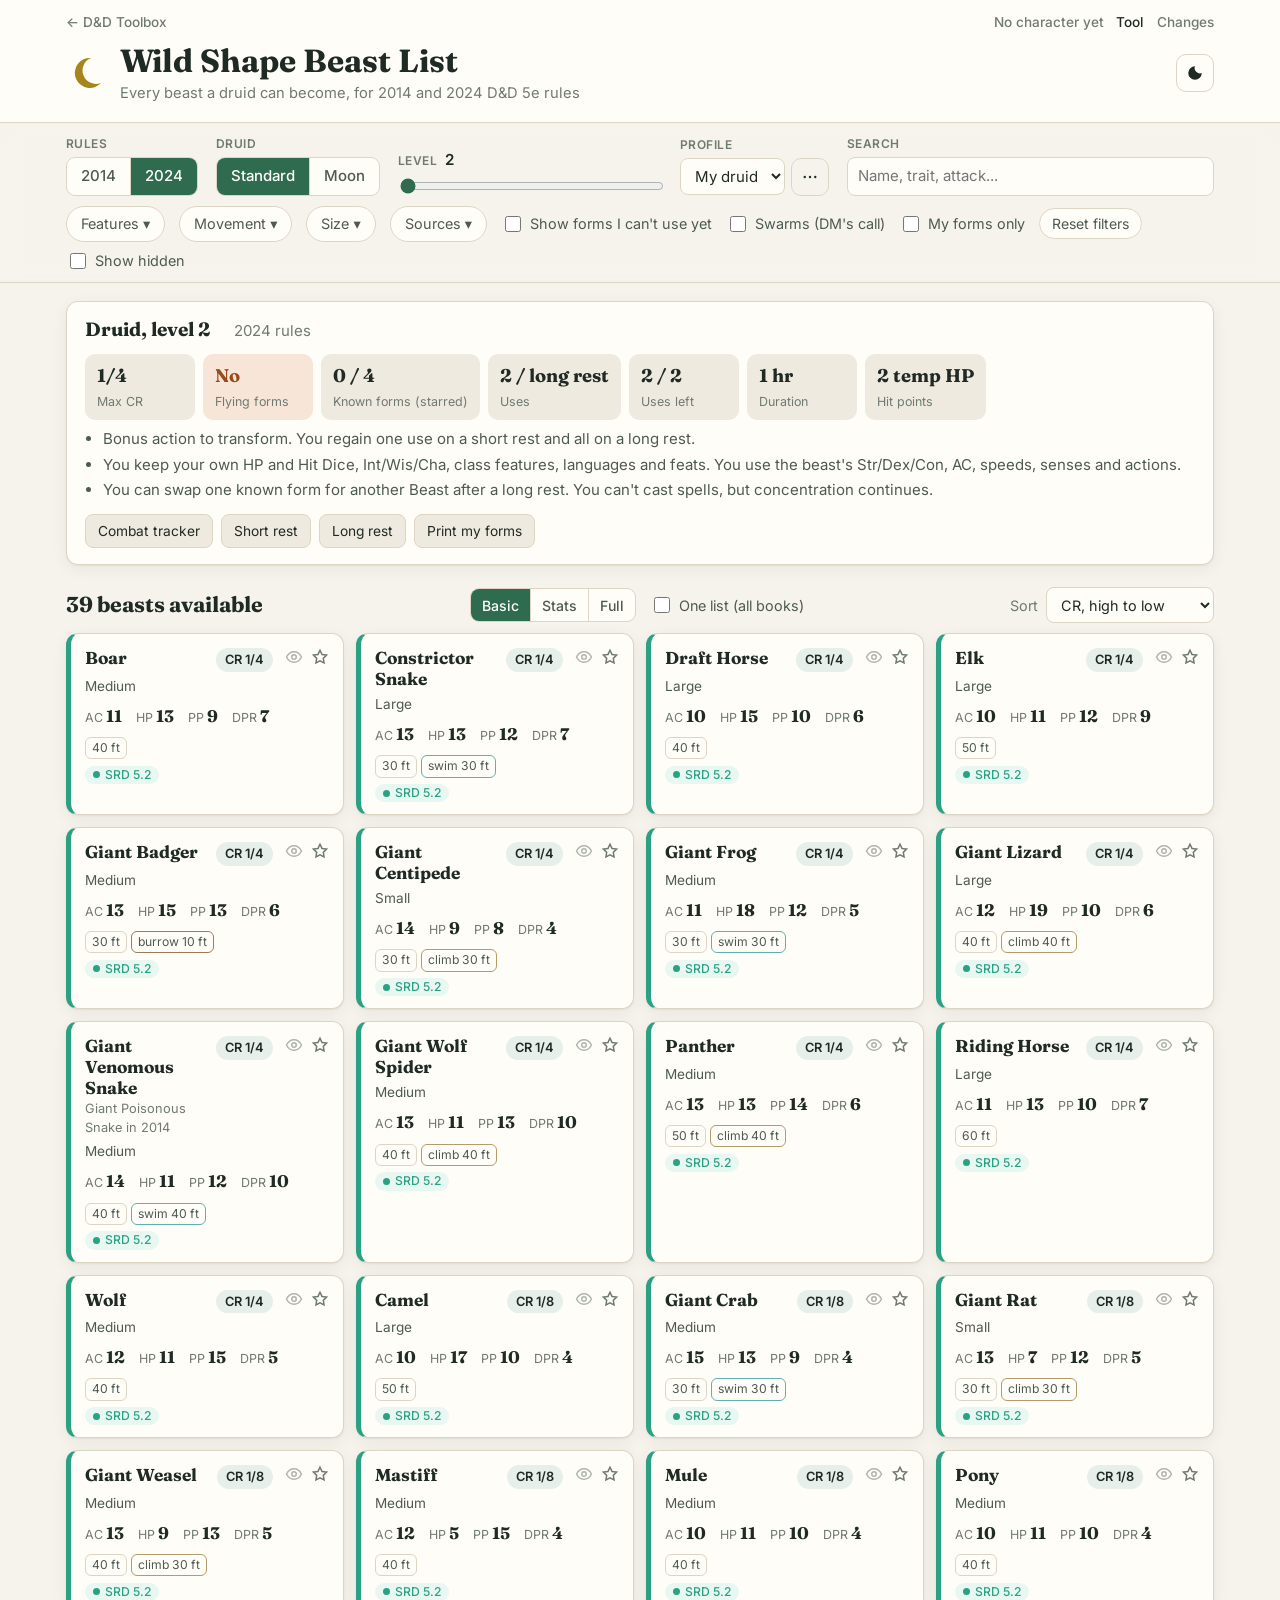
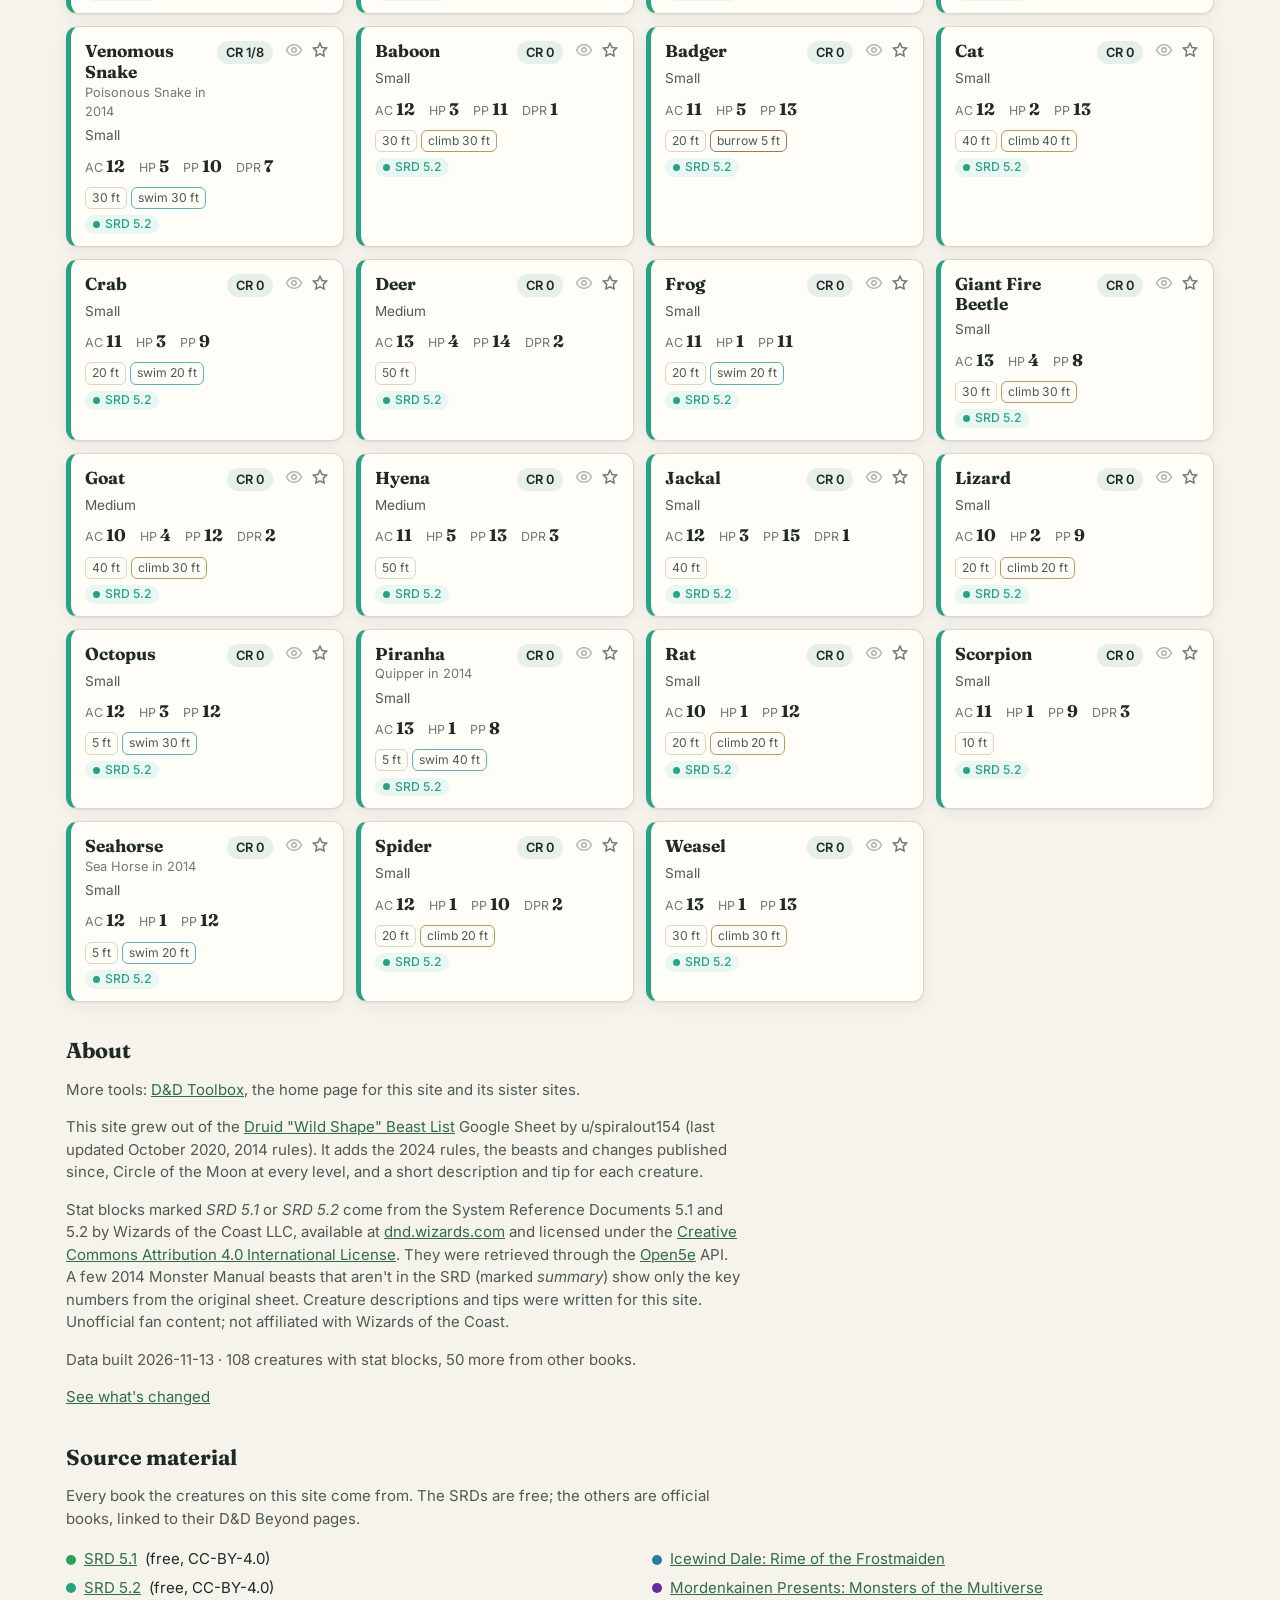
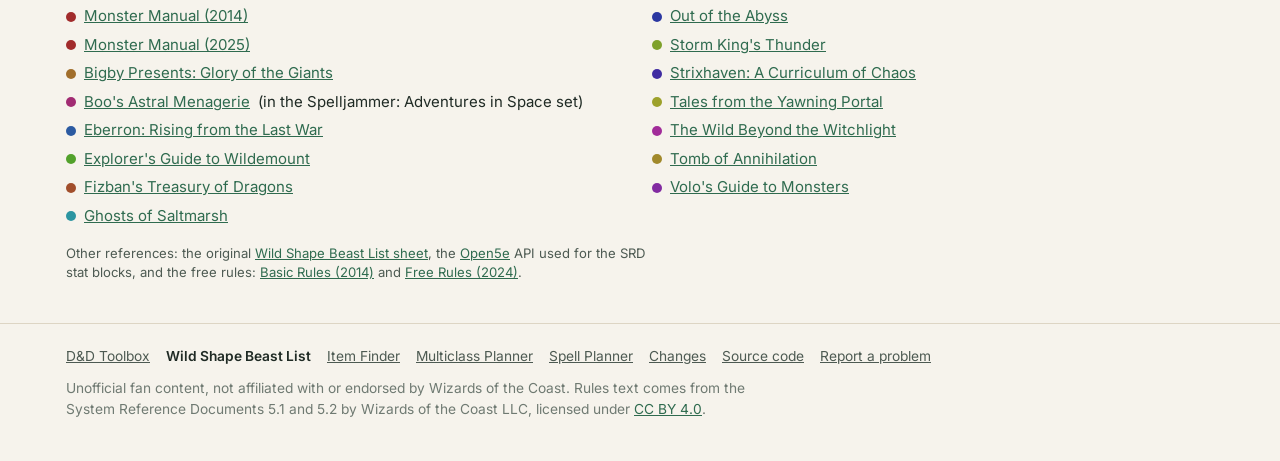
==== site/index.html @ 7ef3bb51 "Movement and Size filters as drop-downs; Size can pick several Filter menus open under their own but" ====
<!doctype html>
<html lang="en">
<head>
<meta charset="utf-8">
<meta name="viewport" content="width=device-width, initial-scale=1">
<title>Wild Shape Beast List</title>
<meta name="description" content="Druid Wild Shape beast list for D&D 5e: 2014 and 2024 rules, standard and Circle of the Moon druids, filtered by level.">
<meta name="theme-color" content="#f6f3ec" media="(prefers-color-scheme: light)">
<meta name="theme-color" content="#12171a" media="(prefers-color-scheme: dark)">
<link rel="canonical" href="https://wernercd.github.io/dnd-druid-wildshapes/">
<meta property="og:type" content="website">
<meta property="og:site_name" content="D&amp;D Toolbox">
<meta property="og:title" content="Wild Shape Beast List">
<meta property="og:description" content="Druid Wild Shape beast list for D&D 5e: 2014 and 2024 rules, standard and Circle of the Moon druids, filtered by level.">
<meta property="og:url" content="https://wernercd.github.io/dnd-druid-wildshapes/">
<meta name="twitter:card" content="summary">
<link rel="icon" href="data:image/svg+xml,%3Csvg xmlns='http://www.w3.org/2000/svg' viewBox='0 0 32 32'%3E%3Cpath d='M20 4a12 12 0 1 0 8 20A10 10 0 0 1 20 4z' fill='%23c9a227'/%3E%3C/svg%3E">
<link rel="preconnect" href="https://fonts.googleapis.com">
<link rel="preconnect" href="https://fonts.gstatic.com" crossorigin>
<link href="https://fonts.googleapis.com/css2?family=Fraunces:opsz,wght@9..144,500;9..144,700&family=Inter:wght@400;500;600&display=swap" rel="stylesheet">
<script>try{var t=localStorage.getItem('dnd.theme');if(t==='dark'||t==='light')document.documentElement.dataset.theme=t;}catch(e){}</script>
<link rel="stylesheet" href="styles.css?v=dev">
</head>
<body>
<header class="site-header">
  <div class="wrap hub-bar">
    <a href="https://wernercd.github.io/dnd/">&larr; D&amp;D Toolbox</a>
    <span class="char-pick" id="charPick"></span>
    <nav class="hub-nav" aria-label="Site">
      <a href="./" aria-current="page">Tool</a>
      <a href="changes.html">Changes</a>
    </nav>
  </div>
  <div class="wrap header-inner">
    <div class="brand">
      <svg class="logo" viewBox="0 0 32 32" aria-hidden="true"><path d="M20 4a12 12 0 1 0 8 20A10 10 0 0 1 20 4z"/></svg>
      <div>
        <h1>Wild Shape Beast List</h1>
        <p class="tagline">Every beast a druid can become, for 2014 and 2024 D&amp;D 5e rules</p>
      </div>
    </div>
    <button id="themeBtn" class="icon-btn" type="button" aria-label="Toggle dark mode" title="Toggle dark mode">
      <svg viewBox="0 0 24 24" aria-hidden="true"><path d="M12 3a9 9 0 1 0 9 9 7 7 0 0 1-9-9z"/></svg>
    </button>
  </div>
</header>

<section class="controls" aria-label="Druid options">
  <div class="wrap controls-grid">
    <div class="ctl">
      <span class="ctl-label">Rules</span>
      <div class="seg" role="radiogroup" aria-label="Rules edition">
        <button type="button" role="radio" data-ed="2014">2014</button>
        <button type="button" role="radio" data-ed="2024">2024</button>
      </div>
    </div>
    <div class="ctl">
      <span class="ctl-label">Druid</span>
      <div class="seg" role="radiogroup" aria-label="Druid circle">
        <button type="button" role="radio" data-circle="standard">Standard</button>
        <button type="button" role="radio" data-circle="moon">Moon</button>
      </div>
    </div>
    <div class="ctl ctl-level">
      <label class="ctl-label" for="level">Level <output id="levelOut">2</output></label>
      <input type="range" id="level" min="2" max="20" value="2">
    </div>
    <div class="ctl ctl-wis" id="wisCtl">
      <label class="ctl-label" for="wis">Wis mod</label>
      <input type="number" id="wis" min="-1" max="7" value="3">
    </div>
    <div class="ctl ctl-profile">
      <label class="ctl-label" for="profile">Profile</label>
      <div class="profile-row">
        <select id="profile" aria-label="Profile"></select>
        <details class="pmenu" id="pMenu">
          <summary class="icon-btn" aria-label="Manage profiles, backup and restore" title="Manage profiles, backup and restore">
            <svg viewBox="0 0 24 24" aria-hidden="true"><circle cx="5" cy="12" r="1.6"/><circle cx="12" cy="12" r="1.6"/><circle cx="19" cy="12" r="1.6"/></svg>
          </summary>
          <div class="pmenu-pop">
            <button type="button" data-pact="new">New profile</button>
            <button type="button" data-pact="rename">Rename profile</button>
            <button type="button" data-pact="delete">Delete profile</button>
            <button type="button" data-pact="savechar" id="saveCharBtn" hidden>Save as character</button>
            <hr>
            <button type="button" data-pact="export">Export backup (.json)</button>
            <button type="button" data-pact="import">Import backup</button>
            <p class="small muted">Profiles keep starred forms, hidden beasts, notes and settings in this browser. Export a backup to move them to another device.</p>
          </div>
        </details>
        <input type="file" id="importFile" accept=".json,application/json" hidden>
      </div>
      <p class="char-note small muted" id="charNote" hidden></p>
    </div>
    <div class="ctl ctl-search">
      <label class="ctl-label" for="search">Search</label>
      <input type="search" id="search" placeholder="Name, trait, attack...">
    </div>
  </div>
  <div class="wrap filters">
    <details class="srcpick featpick" id="featPick">
      <summary id="featSum">Features</summary>
      <div class="srcpop">
        <div class="srcbtns"><button type="button" id="featNone">Clear all</button><span class="small muted">Beasts must have every ticked feature.</span></div>
        <div id="featList" class="srclist" role="group" aria-label="Feature filter"></div>
      </div>
    </details>
    <details class="srcpick featpick" id="movePick">
      <summary id="moveSum">Movement</summary>
      <div class="srcpop">
        <div class="srcbtns"><button type="button" id="moveNone">Clear all</button><span class="small muted">Beasts must have every ticked speed.</span></div>
        <div id="moveList" class="srclist" role="group" aria-label="Movement filter"></div>
      </div>
    </details>
    <details class="srcpick featpick" id="sizePick">
      <summary id="sizeSum">Size</summary>
      <div class="srcpop">
        <div class="srcbtns"><button type="button" id="sizeNone">Any size</button><span class="small muted">Shows beasts of any ticked size.</span></div>
        <div id="sizeList" class="srclist" role="group" aria-label="Size filter"></div>
      </div>
    </details>
    <details class="srcpick" id="srcPick">
      <summary id="srcSum">Sources</summary>
      <div class="srcpop">
        <input type="search" id="srcQ" placeholder="Find a book..." aria-label="Filter sources">
        <div class="srcbtns"><button type="button" id="srcCore">Core books</button><button type="button" id="srcAll">Select all</button><button type="button" id="srcNone">Clear all</button><button type="button" id="srcShown">Only matches</button></div>
        <div id="srcList" class="srclist"></div>
      </div>
    </details>
    <label class="tog"><input type="checkbox" id="showAll"> Show forms I can't use yet</label>
    <label class="tog"><input type="checkbox" id="swarms"> Swarms (DM's call)</label>
    <label class="tog"><input type="checkbox" id="favOnly"> My forms only</label>
    <button type="button" class="chip" id="resetBtn">Reset filters</button>
    <label class="tog"><input type="checkbox" id="showHidden"> <span id="showHiddenLbl">Show hidden</span></label>
  </div>
</section>

<main class="wrap">
  <section id="rules" class="rules-card" aria-live="polite"></section>

  <section class="results">
    <div class="results-head">
      <h2 id="count">Beasts</h2>
      <div class="view-ctl">
        <div class="seg seg-sm" role="radiogroup" aria-label="Card detail">
          <button type="button" role="radio" data-detail="basic" title="Name, AC, HP and speeds">Basic</button>
          <button type="button" role="radio" data-detail="stats" title="Add ability scores, traits and attacks">Stats</button>
          <button type="button" role="radio" data-detail="full" title="Full stat blocks on every card">Full</button>
        </div>
        <label class="tog"><input type="checkbox" id="merge"> One list (all books)</label>
      </div>
      <div class="sort">
        <label for="sort">Sort</label>
        <select id="sort">
          <option value="cr-desc">CR, high to low</option>
          <option value="cr-asc">CR, low to high</option>
          <option value="name">Name</option>
          <option value="hp">Hit points</option>
          <option value="ac">Armor class</option>
          <option value="speed">Fastest</option>
          <option value="dpr">Damage per round</option>
        </select>
      </div>
    </div>
    <div id="list" class="list"></div>
    <p id="empty" class="empty" hidden>No beasts match. Try clearing a filter or raising your level.</p>
  </section>

  <section class="others" id="othersSec">
    <h2>From other books</h2>
    <p class="muted">Beasts published outside the free System Reference Document. Only the basics are listed here; the full stat blocks are in the book named.</p>
    <div id="others" class="others-list"></div>
  </section>

  <section class="about" id="about">
    <h2>About</h2>
    <p>More tools: <a href="https://wernercd.github.io/dnd/">D&amp;D Toolbox</a>, the home page for this site and its sister sites.</p>
    <p>This site grew out of the <a href="https://docs.google.com/spreadsheets/d/1dTGapgzFstOdRr5EJEV6sAhtNSYi0QsX-Tgr2GRutWI/" rel="noopener">Druid "Wild Shape" Beast List</a> Google Sheet by u/spiralout154 (last updated October 2020, 2014 rules). It adds the 2024 rules, the beasts and changes published since, Circle of the Moon at every level, and a short description and tip for each creature.</p>
    <p>Stat blocks marked <em>SRD 5.1</em> or <em>SRD 5.2</em> come from the System Reference Documents 5.1 and 5.2 by Wizards of the Coast LLC, available at <a href="https://dnd.wizards.com/resources/systems-reference-document" rel="noopener">dnd.wizards.com</a> and licensed under the <a href="https://creativecommons.org/licenses/by/4.0/legalcode" rel="noopener">Creative Commons Attribution 4.0 International License</a>. They were retrieved through the <a href="https://open5e.com" rel="noopener">Open5e</a> API. A few 2014 Monster Manual beasts that aren't in the SRD (marked <em>summary</em>) show only the key numbers from the original sheet. Creature descriptions and tips were written for this site. Unofficial fan content; not affiliated with Wizards of the Coast.</p>
    <p class="muted" id="generated"></p>
    <p><a href="changes.html">See what's changed</a></p>
  </section>

  <section class="about" id="sources">
    <h2>Source material</h2>
    <p class="muted">Every book the creatures on this site come from. The SRDs are free; the others are official books, linked to their D&amp;D Beyond pages.</p>
    <ul id="srcLinks" class="srclinks"></ul>
    <p class="small muted">Other references: the original <a href="https://docs.google.com/spreadsheets/d/1dTGapgzFstOdRr5EJEV6sAhtNSYi0QsX-Tgr2GRutWI/" rel="noopener">Wild Shape Beast List sheet</a>, the <a href="https://open5e.com" rel="noopener">Open5e</a> API used for the SRD stat blocks, and the free rules: <a href="https://www.dndbeyond.com/sources/dnd/basic-rules-2014" rel="noopener">Basic Rules (2014)</a> and <a href="https://www.dndbeyond.com/sources/dnd/br-2024" rel="noopener">Free Rules (2024)</a>.</p>
  </section>

</main>

<aside id="tracker" class="tracker" aria-label="Combat tracker" hidden></aside>

<footer class="site-footer">
  <div class="wrap">
    <ul class="foot-links">
      <li><a href="https://wernercd.github.io/dnd/">D&amp;D Toolbox</a></li>
      <li><a href="https://wernercd.github.io/dnd-druid-wildshapes/" aria-current="page">Wild Shape Beast List</a></li>
      <li><a href="https://wernercd.github.io/dnd-items/">Item Finder</a></li>
      <li><a href="https://wernercd.github.io/dnd-multiclass-planner/">Multiclass Planner</a></li>
      <li><a href="https://wernercd.github.io/dnd-magic/">Spell Planner</a></li>
      <li><a href="changes.html">Changes</a></li>
      <li><a href="https://github.com/WernerCD/dnd-druid-wildshapes" rel="noopener">Source code</a></li>
      <li><a href="https://github.com/WernerCD/dnd-druid-wildshapes/issues" rel="noopener">Report a problem</a></li>
    </ul>
    <p>Unofficial fan content, not affiliated with or endorsed by Wizards of the Coast. Rules text comes from the System Reference Documents 5.1 and 5.2 by Wizards of the Coast LLC, licensed under <a href="https://creativecommons.org/licenses/by/4.0/legalcode" rel="noopener">CC BY 4.0</a>.</p>
  </div>
</footer>

<dialog id="detail" aria-labelledby="dTitle">
  <div class="dlg">
    <button type="button" class="icon-btn close" id="closeDlg" aria-label="Close">
      <svg viewBox="0 0 24 24" aria-hidden="true"><path d="M6 6l12 12M18 6L6 18"/></svg>
    </button>
    <div id="dBody"></div>
  </div>
</dialog>

<script src="theme.js?v=dev"></script>
<script src="version.js?v=dev"></script>
<script src="character.js?v=dev"></script>
<script src="app.js?v=dev"></script>
</body>
</html>
---- site/styles.css ----
:root {
  --src-s: 58%; --src-l: 40%; --src-bg: 94%;
  --bg: #f6f3ec;
  --surface: #fffdf8;
  --surface-2: #efeadf;
  --ink: #1f2a24;
  --ink-2: #4d5a52;
  --muted: #6f7a72;
  --line: #ddd5c4;
  --accent: #2f6b4f;
  --accent-ink: #ffffff;
  --gold: #a8841c;
  --warn: #9a4b1c;
  --warn-bg: #f7e6d8;
  --chip: #e6efe9;
  --shadow: 0 1px 2px rgba(31, 42, 36, .06), 0 4px 16px rgba(31, 42, 36, .06);
  --radius: 12px;
  color-scheme: light;
}
@media (prefers-color-scheme: dark) {
  :root:not([data-theme="light"]) {
    --bg: #12171a;
    --surface: #1a2125;
    --surface-2: #222b30;
    --ink: #e8ece6;
    --ink-2: #b9c3bc;
    --muted: #8d9a93;
    --line: #2f3a3f;
    --accent: #6fbf95;
    --accent-ink: #0d1a13;
    --gold: #d9b84a;
    --warn: #f0a878;
    --warn-bg: #3a2a20;
    --chip: #233229;
    --shadow: 0 1px 2px rgba(0, 0, 0, .3), 0 4px 16px rgba(0, 0, 0, .25);
    color-scheme: dark;
  }
}
:root[data-theme="dark"] {
  --bg: #12171a;
  --surface: #1a2125;
  --surface-2: #222b30;
  --ink: #e8ece6;
  --ink-2: #b9c3bc;
  --muted: #8d9a93;
  --line: #2f3a3f;
  --accent: #6fbf95;
  --accent-ink: #0d1a13;
  --gold: #d9b84a;
  --warn: #f0a878;
  --warn-bg: #3a2a20;
  --chip: #233229;
  --shadow: 0 1px 2px rgba(0, 0, 0, .3), 0 4px 16px rgba(0, 0, 0, .25);
  color-scheme: dark;
}

* { box-sizing: border-box; }
[hidden] { display: none !important; }
html { -webkit-text-size-adjust: 100%; }
body {
  margin: 0;
  background: var(--bg);
  color: var(--ink);
  font: 15px/1.5 Inter, system-ui, -apple-system, "Segoe UI", sans-serif;
}
a { color: var(--accent); }
h1, h2, h3 { font-family: Fraunces, Georgia, serif; font-weight: 700; line-height: 1.2; margin: 0; }
h2 { font-size: 1.35rem; }
.wrap { max-width: 1180px; margin: 0 auto; padding: 0 16px; }
.muted { color: var(--muted); }

/* header */
.icon-btn { background: none; border: 1px solid var(--line); color: var(--ink); width: 38px; height: 38px; border-radius: 10px; display: grid; place-items: center; cursor: pointer; flex: none; }
.icon-btn svg { width: 18px; height: 18px; fill: none; stroke: currentColor; stroke-width: 2; stroke-linecap: round; }
#themeBtn svg { fill: currentColor; stroke: none; }
.icon-btn:hover { background: var(--surface-2); }

/* controls */
.controls { position: sticky; top: 0; z-index: 5; background: color-mix(in srgb, var(--bg) 92%, transparent); backdrop-filter: blur(8px); border-bottom: 1px solid var(--line); padding: 12px 0 10px; }
.controls-grid { display: flex; flex-wrap: wrap; gap: 12px 18px; align-items: flex-end; }
.ctl { display: flex; flex-direction: column; gap: 4px; }
.ctl-label { font-size: .75rem; font-weight: 600; letter-spacing: .04em; text-transform: uppercase; color: var(--muted); }
.ctl-label output { color: var(--ink); font-size: .95rem; text-transform: none; letter-spacing: 0; margin-left: 4px; }
.ctl-level { min-width: 180px; flex: 1 1 180px; max-width: 280px; }
.ctl-level input { width: 100%; accent-color: var(--accent); }
.ctl-wis input { width: 70px; }
.ctl-search { flex: 2 1 200px; }
input[type=search], input[type=number], select {
  font: inherit; color: var(--ink); background: var(--surface); border: 1px solid var(--line); border-radius: 8px; padding: 7px 10px; min-height: 36px;
}
input:focus-visible, select:focus-visible, button:focus-visible { outline: 2px solid var(--accent); outline-offset: 2px; }
.seg { display: inline-flex; border: 1px solid var(--line); border-radius: 9px; overflow: hidden; background: var(--surface); }
.seg button { font: inherit; font-weight: 500; border: 0; background: none; color: var(--ink-2); padding: 7px 14px; cursor: pointer; min-height: 36px; }
.seg button + button { border-left: 1px solid var(--line); }
.seg button[aria-checked="true"] { background: var(--accent); color: var(--accent-ink); }
.filters { display: flex; flex-wrap: wrap; align-items: center; gap: 8px 14px; margin-top: 10px; }
.chips { display: flex; gap: 6px; flex-wrap: wrap; }
.chip { font: inherit; font-size: .88rem; border: 1px solid var(--line); background: var(--surface); color: var(--ink-2); border-radius: 999px; padding: 4px 12px; cursor: pointer; }
.chip[aria-pressed="true"] { background: var(--chip); border-color: var(--accent); color: var(--ink); }
.tog { display: inline-flex; align-items: center; gap: 6px; font-size: .9rem; color: var(--ink-2); cursor: pointer; }
.tog input { accent-color: var(--accent); width: 16px; height: 16px; }

/* rules card */
.rules-card { margin: 18px 0; background: var(--surface); border: 1px solid var(--line); border-radius: var(--radius); box-shadow: var(--shadow); padding: 16px 18px; }
.rules-top { display: flex; flex-wrap: wrap; gap: 10px 24px; align-items: baseline; }
.rules-top h2 { font-size: 1.2rem; }
.stats { display: flex; flex-wrap: wrap; gap: 8px; margin: 12px 0 8px; }
.stat { background: var(--surface-2); border-radius: 10px; padding: 8px 12px; min-width: 110px; }
.stat b { display: block; font-size: 1.15rem; font-family: Fraunces, Georgia, serif; }
.stat span { font-size: .78rem; color: var(--muted); }
.stat.warn { background: var(--warn-bg); }
.stat.warn b { color: var(--warn); }
.rules-card ul { margin: 6px 0 0; padding-left: 18px; color: var(--ink-2); }
.rules-card li { margin: 3px 0; }
.notice { background: var(--warn-bg); color: var(--ink); border-radius: 8px; padding: 8px 12px; margin-top: 10px; font-size: .92rem; }

/* list */
.results-head { display: flex; justify-content: space-between; align-items: center; gap: 12px; margin: 22px 0 10px; flex-wrap: wrap; }
.sort { display: flex; align-items: center; gap: 8px; color: var(--muted); font-size: .9rem; }
.list { display: grid; grid-template-columns: repeat(auto-fill, minmax(min(270px, 100%), 1fr)); gap: 12px; }
.card { position: relative; background: var(--surface); border: 1px solid var(--line); border-radius: var(--radius); padding: 14px 14px 12px; cursor: pointer; box-shadow: var(--shadow); transition: transform .12s ease, border-color .12s ease; text-align: left; font: inherit; color: inherit; width: 100%; }
.card:hover { transform: translateY(-2px); border-color: var(--accent); }
.card.locked { opacity: .55; }
.card-top { display: flex; justify-content: space-between; align-items: flex-start; gap: 8px; }
.card h3 { font-size: 1.08rem; }
.card .card-top { padding-right: 56px; }
.card .alt { font-size: .8rem; color: var(--muted); }
.cr { flex: none; font-weight: 600; font-size: .8rem; background: var(--chip); color: var(--ink); border-radius: 999px; padding: 2px 9px; white-space: nowrap; }
.meta { font-size: .85rem; color: var(--ink-2); margin: 4px 0 8px; }
.nums { display: flex; gap: 14px; font-size: .9rem; }
.nums b { font-family: Fraunces, Georgia, serif; font-size: 1.05rem; }
.nums span { color: var(--muted); font-size: .78rem; margin-right: 3px; }
.moves { display: flex; flex-wrap: wrap; gap: 4px; margin-top: 8px; }
.mv { font-size: .76rem; border: 1px solid var(--line); border-radius: 6px; padding: 1px 6px; color: var(--ink-2); }
.mv.fly { border-color: #7aa3c9; } .mv.swim { border-color: #5fb0b0; } .mv.climb { border-color: #b59b6a; } .mv.burrow { border-color: #a07a5a; }
.why { margin-top: 8px; font-size: .8rem; color: var(--warn); }
.fav { position: absolute; top: 10px; right: 10px; background: none; border: 0; cursor: pointer; padding: 4px; color: var(--muted); }
.fav svg { width: 18px; height: 18px; fill: none; stroke: currentColor; stroke-width: 2; }
.fav[aria-pressed="true"] { color: var(--gold); }
.fav[aria-pressed="true"] svg { fill: currentColor; }
.tagline-s { font-size: .74rem; color: var(--muted); margin-top: 6px; }
.empty { color: var(--muted); padding: 24px 0; }

/* others */
.others, .about { margin: 36px 0; }
.others-list { display: grid; grid-template-columns: repeat(auto-fill, minmax(230px, 1fr)); gap: 8px; margin-top: 12px; }
.other { background: var(--surface); border: 1px dashed var(--line); border-radius: 10px; padding: 10px 12px; font-size: .9rem; }
.other.locked { opacity: .55; }
.other b { font-family: Fraunces, Georgia, serif; }
.other .src { color: var(--muted); font-size: .8rem; }
.about p { max-width: 75ch; color: var(--ink-2); }

/* dialog */
dialog { border: 0; padding: 0; border-radius: 16px; background: var(--surface); color: var(--ink); width: min(680px, calc(100vw - 24px)); max-height: calc(100vh - 32px); box-shadow: 0 20px 60px rgba(0,0,0,.35); }
dialog::backdrop { background: rgba(10, 14, 12, .55); }
.dlg { position: relative; padding: 22px 22px 18px; overflow: auto; max-height: calc(100vh - 32px); }
.close { position: absolute; top: 14px; right: 14px; }
.sb-head h2 { font-size: 1.6rem; padding-right: 44px; }
.sb-sub { color: var(--muted); font-style: italic; margin: 2px 0 10px; }
.desc { font-size: 1rem; color: var(--ink); margin: 0 0 6px; }
.tip { background: var(--chip); border-radius: 8px; padding: 8px 12px; font-size: .92rem; margin: 8px 0 14px; }
.tip b { color: var(--accent); }
.ed-tabs { display: flex; gap: 6px; margin: 4px 0 12px; }
.ed-tabs button { font: inherit; font-size: .85rem; border: 1px solid var(--line); background: var(--surface); color: var(--ink-2); border-radius: 8px; padding: 4px 10px; cursor: pointer; }
.ed-tabs button[aria-selected="true"] { background: var(--accent); color: var(--accent-ink); border-color: var(--accent); }
.statblock { border-top: 3px solid var(--gold); border-bottom: 3px solid var(--gold); padding: 10px 0; }
.statblock p { margin: 3px 0; }
.statblock hr { border: 0; border-top: 1px solid var(--line); margin: 8px 0; }
.abil { display: grid; grid-template-columns: repeat(6, 1fr); text-align: center; gap: 4px; margin: 6px 0; }
.abil.three { grid-template-columns: repeat(3, 1fr); }
.abil div { background: var(--surface-2); border-radius: 6px; padding: 4px 0; font-size: .85rem; }
.abil b { display: block; font-size: .7rem; letter-spacing: .06em; color: var(--muted); }
.abil .mental { opacity: .55; }
.sb-sec { font-family: Fraunces, Georgia, serif; font-size: 1.05rem; color: var(--gold); border-bottom: 1px solid var(--line); margin: 12px 0 6px; padding-bottom: 2px; }
.blk { margin: 6px 0; }
.blk b { font-style: italic; }
.small { font-size: .82rem; color: var(--muted); }
.wsnote { font-size: .85rem; color: var(--ink-2); background: var(--surface-2); border-radius: 8px; padding: 8px 12px; margin-top: 12px; }

/* card detail levels, merged list, source picker */
.view-ctl { display: flex; flex-wrap: wrap; align-items: center; gap: 8px 14px; }
.seg-sm button { padding: 5px 11px; min-height: 32px; font-size: .88rem; }
.list.detail-stats { grid-template-columns: repeat(auto-fill, minmax(min(300px, 100%), 1fr)); align-items: start; }
.list.detail-full { grid-template-columns: repeat(auto-fill, minmax(min(360px, 100%), 1fr)); align-items: start; }
.card .src { font-size: .78rem; color: var(--muted); margin-top: 6px; }
.card.book { border-style: dashed; cursor: default; }
.card.book:hover { transform: none; border-color: var(--line); }
.cstats { margin-top: 10px; border-top: 1px solid var(--line); padding-top: 8px; font-size: .86rem; }
.cstats .abil div { font-size: .78rem; }
.ctraits { margin: 6px 0 4px; color: var(--ink-2); }
.attacks { list-style: none; margin: 4px 0 0; padding: 0; }
.attacks li { margin: 3px 0; line-height: 1.35; }
.statblock.mini { margin-top: 10px; font-size: .84rem; border-width: 2px; }
.statblock.mini .abil div { font-size: .76rem; }
.statblock.mini .sb-sec { font-size: .95rem; margin: 8px 0 4px; }
.nostats { margin: 8px 0 0; }
.filters { position: relative; }
.srcpick { position: relative; }
.srcpick summary { list-style: none; cursor: pointer; border: 1px solid var(--line); background: var(--surface); border-radius: 999px; padding: 6px 14px; font-size: .9rem; color: var(--ink-2); }
.srcpick summary::-webkit-details-marker { display: none; }
.srcpick summary::after { content: " \25BE"; }
.srcpick.filtered summary { background: var(--accent); color: var(--accent-ink); border-color: var(--accent); }
.srcpop { position: absolute; z-index: 20; top: calc(100% + 6px); left: 0; width: min(340px, calc(100vw - 32px)); background: var(--surface); border: 1px solid var(--line); border-radius: 12px; box-shadow: var(--shadow); padding: 10px; }
.srcpop input[type=search] { width: 100%; }
.srcbtns { display: flex; flex-wrap: wrap; gap: 6px; margin: 8px 0; }
.srcbtns button { font: inherit; font-size: .8rem; border: 1px solid var(--line); background: var(--surface-2); color: var(--ink); border-radius: 7px; padding: 4px 9px; cursor: pointer; }
.srclist { max-height: 300px; overflow-y: auto; }
.srcrow { display: flex; align-items: center; gap: 8px; padding: 5px 2px; font-size: .88rem; cursor: pointer; }
.srcrow input { accent-color: var(--accent); width: 16px; height: 16px; flex: none; }
.srcrow span:first-of-type { flex: 1; }
.srcrow .n { color: var(--muted); font-size: .8rem; }
.srcrow.zero { opacity: .5; }
.featpick .srcpop { width: min(280px, calc(100vw - 32px)); }
.featpick .srcbtns { align-items: center; }
@media (max-width: 640px) {
  .controls { position: relative; z-index: 6; } /* keeps the Sources and profile popups above the cards */
  .controls-grid { gap: 10px 12px; }
  .ctl-level { max-width: none; }
  .abil { grid-template-columns: repeat(3, 1fr); }
  .dlg { padding: 18px 16px; }
}
/* filter menus open under their own button; app.js nudges them left so they stay on screen */
/* book colours: each element carries --h (hue); light/dark set lightness */
@media (prefers-color-scheme: dark) { :root:not([data-theme="light"]) { --src-s: 62%; --src-l: 68%; --src-bg: 20%; } }
:root[data-theme="dark"] { --src-s: 62%; --src-l: 68%; --src-bg: 20%; }
:root[data-theme="light"] { --src-s: 58%; --src-l: 40%; --src-bg: 94%; }
.card[style*="--h"], .other[style*="--h"] { border-left: 5px solid hsl(var(--h) var(--src-s) var(--src-l)); }
.card.book[style*="--h"], .other[style*="--h"] { border-left-style: solid; }
.srctag { display: inline-flex; align-items: center; gap: 5px; font-size: .76rem; font-weight: 500; line-height: 1.2;
  color: hsl(var(--h) var(--src-s) var(--src-l)); background: hsl(var(--h) 45% var(--src-bg)); border-radius: 999px; padding: 2px 8px; }
.srctag::before { content: ""; width: 7px; height: 7px; border-radius: 50%; background: currentColor; flex: none; }
.sb-sub .srctag { vertical-align: 1px; margin-left: 4px; }
.srcrow .dot { width: 10px; height: 10px; border-radius: 50%; flex: none; background: hsl(var(--h) var(--src-s) var(--src-l)); }
/* hide/show, notes, profiles */
.hide { position: absolute; top: 10px; right: 36px; background: none; border: 0; cursor: pointer; padding: 4px; color: var(--muted); opacity: .55; }
.hide:hover, .hide:focus-visible, .hide[aria-pressed="true"] { opacity: 1; }
.hide svg { width: 18px; height: 18px; fill: none; stroke: currentColor; stroke-width: 2; stroke-linecap: round; }
.card.is-hidden { opacity: .45; border-style: dashed; }
.card.is-hidden .hide { color: var(--accent); }
.cnote { margin: 8px 0 0; font-size: .82rem; color: var(--ink-2); background: var(--surface-2); border-radius: 7px; padding: 5px 8px; white-space: pre-wrap;
  display: -webkit-box; -webkit-line-clamp: 3; -webkit-box-orient: vertical; overflow: hidden; }
.list.detail-full .cnote, .list.detail-stats .cnote { -webkit-line-clamp: unset; display: block; }
.mynotes { margin: 12px 0; }
.mynotes label { display: block; font-weight: 600; margin-bottom: 4px; }
.mynotes textarea { width: 100%; box-sizing: border-box; font: inherit; font-size: .92rem; border: 1px solid var(--line); border-radius: 9px; background: var(--surface); color: var(--ink); padding: 8px 10px; resize: vertical; }
.mn-actions { display: flex; flex-wrap: wrap; gap: 8px; margin-top: 8px; }
.btn { font: inherit; font-size: .86rem; border: 1px solid var(--line); background: var(--surface-2); color: var(--ink); border-radius: 8px; padding: 6px 12px; cursor: pointer; }
.btn[aria-pressed="true"] { border-color: var(--accent); color: var(--accent); }
.profile-row { display: flex; align-items: center; gap: 6px; }
.profile-row select { max-width: 180px; }
.pmenu { position: relative; }
.pmenu summary { list-style: none; cursor: pointer; }
.pmenu summary::-webkit-details-marker { display: none; }
.pmenu summary svg { fill: currentColor; stroke: none; }
.pmenu-pop { position: absolute; z-index: 30; top: calc(100% + 6px); right: 0; width: 240px; background: var(--surface); border: 1px solid var(--line); border-radius: 12px; box-shadow: var(--shadow); padding: 8px; display: flex; flex-direction: column; gap: 2px; }
.pmenu-pop button { font: inherit; font-size: .9rem; text-align: left; border: 0; background: none; color: var(--ink); border-radius: 7px; padding: 7px 10px; cursor: pointer; }
.pmenu-pop button:hover { background: var(--surface-2); }
.pmenu-pop hr { border: 0; border-top: 1px solid var(--line); margin: 4px 0; }
.pmenu-pop p { margin: 6px 10px 2px; }
@media (max-width: 640px) { .pmenu-pop { position: fixed; top: auto; bottom: 16px; left: 16px; right: 16px; width: auto; } }
/* source material */
.srclinks { list-style: none; padding: 0; margin: 10px 0; columns: 2 280px; column-gap: 24px; }
.srclinks li { display: flex; align-items: center; gap: 8px; padding: 3px 0; break-inside: avoid; }
.srclinks .dot { width: 10px; height: 10px; border-radius: 50%; flex: none; background: hsl(var(--h) var(--src-s) var(--src-l)); }
a.srctag { text-decoration: none; }
a.srctag:hover { text-decoration: underline; }
/* faceted counts, core books */
.chip .n { color: var(--muted); font-size: .76rem; }
.chip.zero { opacity: .45; }
.srcrow.core span:first-of-type { font-weight: 600; }
.srcrow.core + .srcrow:not(.core) { border-top: 1px solid var(--line); margin-top: 4px; padding-top: 8px; }

/* combat tracker */
.rules-actions { display: flex; flex-wrap: wrap; gap: 8px; margin-top: 12px; }
.btn.primary { background: var(--accent); color: var(--accent-ink); border-color: var(--accent); }
.btn.sm { padding: 3px 9px; font-size: .8rem; }
.icon-btn.sm { width: 30px; height: 30px; font-size: .9rem; color: var(--ink-2); }
.tracker { position: fixed; z-index: 40; left: 50%; transform: translateX(-50%); bottom: 12px; width: min(720px, calc(100vw - 24px)); max-height: 62vh; overflow-y: auto;
  background: var(--surface); border: 1px solid var(--line); border-top: 3px solid var(--gold); border-radius: 14px; box-shadow: 0 10px 30px rgba(0,0,0,.25); padding: 10px 12px; }
body.has-tracker .site-footer { padding-bottom: 260px; }
.trk-head { display: flex; align-items: center; flex-wrap: wrap; gap: 6px 8px; }
.trk-head b { font-family: Fraunces, Georgia, serif; font-size: 1.05rem; }
.trk-sp { flex: 1; }
.trk-pill { font-size: .8rem; background: var(--surface-2); border-radius: 999px; padding: 2px 9px; color: var(--ink-2); font-variant-numeric: tabular-nums; }
.trk-pill.low { background: #b4232a; color: #fff; }
.trk-row { display: flex; flex-wrap: wrap; align-items: center; gap: 8px 12px; margin-top: 8px; font-size: .9rem; }
.trk-hp input { width: 90px; font: inherit; border: 1px solid var(--line); border-radius: 8px; background: var(--surface); color: var(--ink); padding: 6px 8px; }
.trk-ma { margin: 8px 0 0; color: var(--ink-2); }
.trk-atk { display: flex; flex-wrap: wrap; gap: 6px 14px; margin-top: 6px; }
.trk-a { display: flex; align-items: center; gap: 6px; font-size: .88rem; }
.trk-log { list-style: none; margin: 10px 0 0; padding: 8px 0 0; border-top: 1px solid var(--line); font-size: .82rem; max-height: 150px; overflow-y: auto; }
.trk-log li { margin: 2px 0; }
.trk-empty { margin: 8px 0 0; }
@media (max-width: 640px) { .tracker { bottom: 0; width: 100vw; border-radius: 14px 14px 0 0; max-height: 70vh; } }

/* shared character note under the profile picker */
.char-note { margin: 4px 0 0; max-width: 260px; }
.char-note b { color: var(--ink); }

/* print: controls and filters hidden, cards and stat blocks only */
@media print {
  .controls, .rules-actions, #rules ul, #rules .notice, .view-ctl, .sort, #empty, .about, #sources, .tracker, .fav, .hide, dialog { display: none !important; }
  .list, .list.detail-stats, .list.detail-full { grid-template-columns: repeat(2, minmax(0, 1fr)) !important; gap: 8px; }
  .card, .card.locked, .card.is-hidden { opacity: 1 !important; box-shadow: none; transform: none; border-style: solid; }
  .card .card-top { padding-right: 0; }
  .others-list { grid-template-columns: repeat(3, minmax(0, 1fr)); }
  body.has-tracker .site-footer { padding-bottom: 20px; }
}

/* === dnd-shared v1.6 (canonical copy: WernerCD/dnd shared/dnd-shared.css) === */
/* Paste this block unchanged at the END of each site's styles.css. Do not edit it per site;
   change it in the hub repo and re-copy it to every site. It relies on the shared tokens
   (--bg, --surface, --surface-2, --ink, --ink-2, --muted, --line, --accent, --gold, --radius). */
.site-header { background: var(--surface); border-bottom: 1px solid var(--line); }
.hub-bar { display: flex; align-items: center; justify-content: space-between; gap: 12px; padding-top: 10px; font-size: .85rem; }
.hub-bar a { color: var(--muted); font-weight: 500; text-decoration: none; border-radius: 6px; display: inline-flex; align-items: center; min-height: 24px; }
.hub-bar a:hover, .hub-bar a:focus-visible { color: var(--accent); text-decoration: underline; }
.hub-bar a[aria-current="page"] { color: var(--ink); }
.hub-nav { display: flex; gap: 14px; }
.char-pick { margin-left: auto; display: inline-flex; align-items: center; min-height: 24px; color: var(--muted); }
.char-pick label { display: inline-flex; align-items: center; gap: 6px; }
.char-pick select { font: inherit; font-size: .85rem; color: var(--ink); background: var(--surface-2); border: 1px solid var(--line); border-radius: 6px; padding: 2px 6px; min-height: 26px; max-width: 46vw; }
@media (max-width: 520px) { .char-pick .char-lbl { display: none; } }
.hub-bar + .header-inner { padding-top: 8px; }
.header-inner { display: flex; align-items: center; justify-content: space-between; gap: 12px; padding-top: 18px; padding-bottom: 18px; }
.brand { display: flex; align-items: center; gap: 14px; min-width: 0; }
.brand .logo { width: 40px; height: 40px; fill: var(--gold); flex: none; }
.brand h1 { font-size: clamp(1.4rem, 3.5vw, 2rem); }
.brand h1 a { color: inherit; text-decoration: none; }
.tagline { margin: 2px 0 0; color: var(--muted); font-size: .92rem; }

.site-footer { border-top: 1px solid var(--line); margin-top: 40px; padding: 20px 0 36px; color: var(--muted); font-size: .86rem; }
.site-footer .foot-links { display: flex; flex-wrap: wrap; gap: 6px 16px; margin: 0 0 10px; padding: 0; list-style: none; }
.site-footer .foot-links a { color: var(--ink-2); display: inline-flex; align-items: center; min-height: 24px; }
.site-footer .foot-links a[aria-current="page"] { color: var(--ink); font-weight: 600; text-decoration: none; }
.site-footer p { margin: 6px 0; max-width: 80ch; }

.changes { padding-bottom: 8px; }
.changes > * { max-width: 780px; }
.changes h2 { font-size: 1.6rem; margin: 28px 0 4px; }
.changes .intro { color: var(--ink-2); margin: 0 0 8px; }
.change-day { margin: 22px 0 0; }
.change-day h3 { font-family: Inter, system-ui, sans-serif; font-size: .8rem; font-weight: 600; letter-spacing: .06em; text-transform: uppercase; color: var(--muted); border-bottom: 1px solid var(--line); padding-bottom: 4px; margin: 0 0 8px; }
.change-day ul { margin: 0; padding-left: 18px; }
.change-day li { margin: 6px 0; color: var(--ink-2); line-height: 1.5; }
.change-day li b { color: var(--ink); }
@media (max-width: 480px) { .hub-nav { gap: 10px; } .tagline { font-size: .85rem; } }
/* print: paper-friendly, no chrome. Sites add their own rules to hide tool controls. */
@media print {
  :root, :root:not([data-theme="light"]), :root[data-theme="dark"] { --bg: #fff; --surface: #fff; --surface-2: #f3f3f3; --ink: #000; --ink-2: #222; --muted: #555; --line: #bbb; --shadow: none; --accent: #2f6b4f; --accent-ink: #ffffff; --gold: #a8841c; --warn: #9a4b1c; --warn-bg: #f7e6d8; --chip: #e6efe9; color-scheme: light; }
  body { background: #fff; }
  .hub-bar, .char-pick, #themeBtn, .site-footer .foot-links, button, dialog::backdrop { display: none !important; }
  .site-header { border-bottom: 1px solid #000; }
  a { color: inherit; text-decoration: none; }
  .card, .change-day li, .statblock { break-inside: avoid; }
}
/* === end dnd-shared v1.6 === */
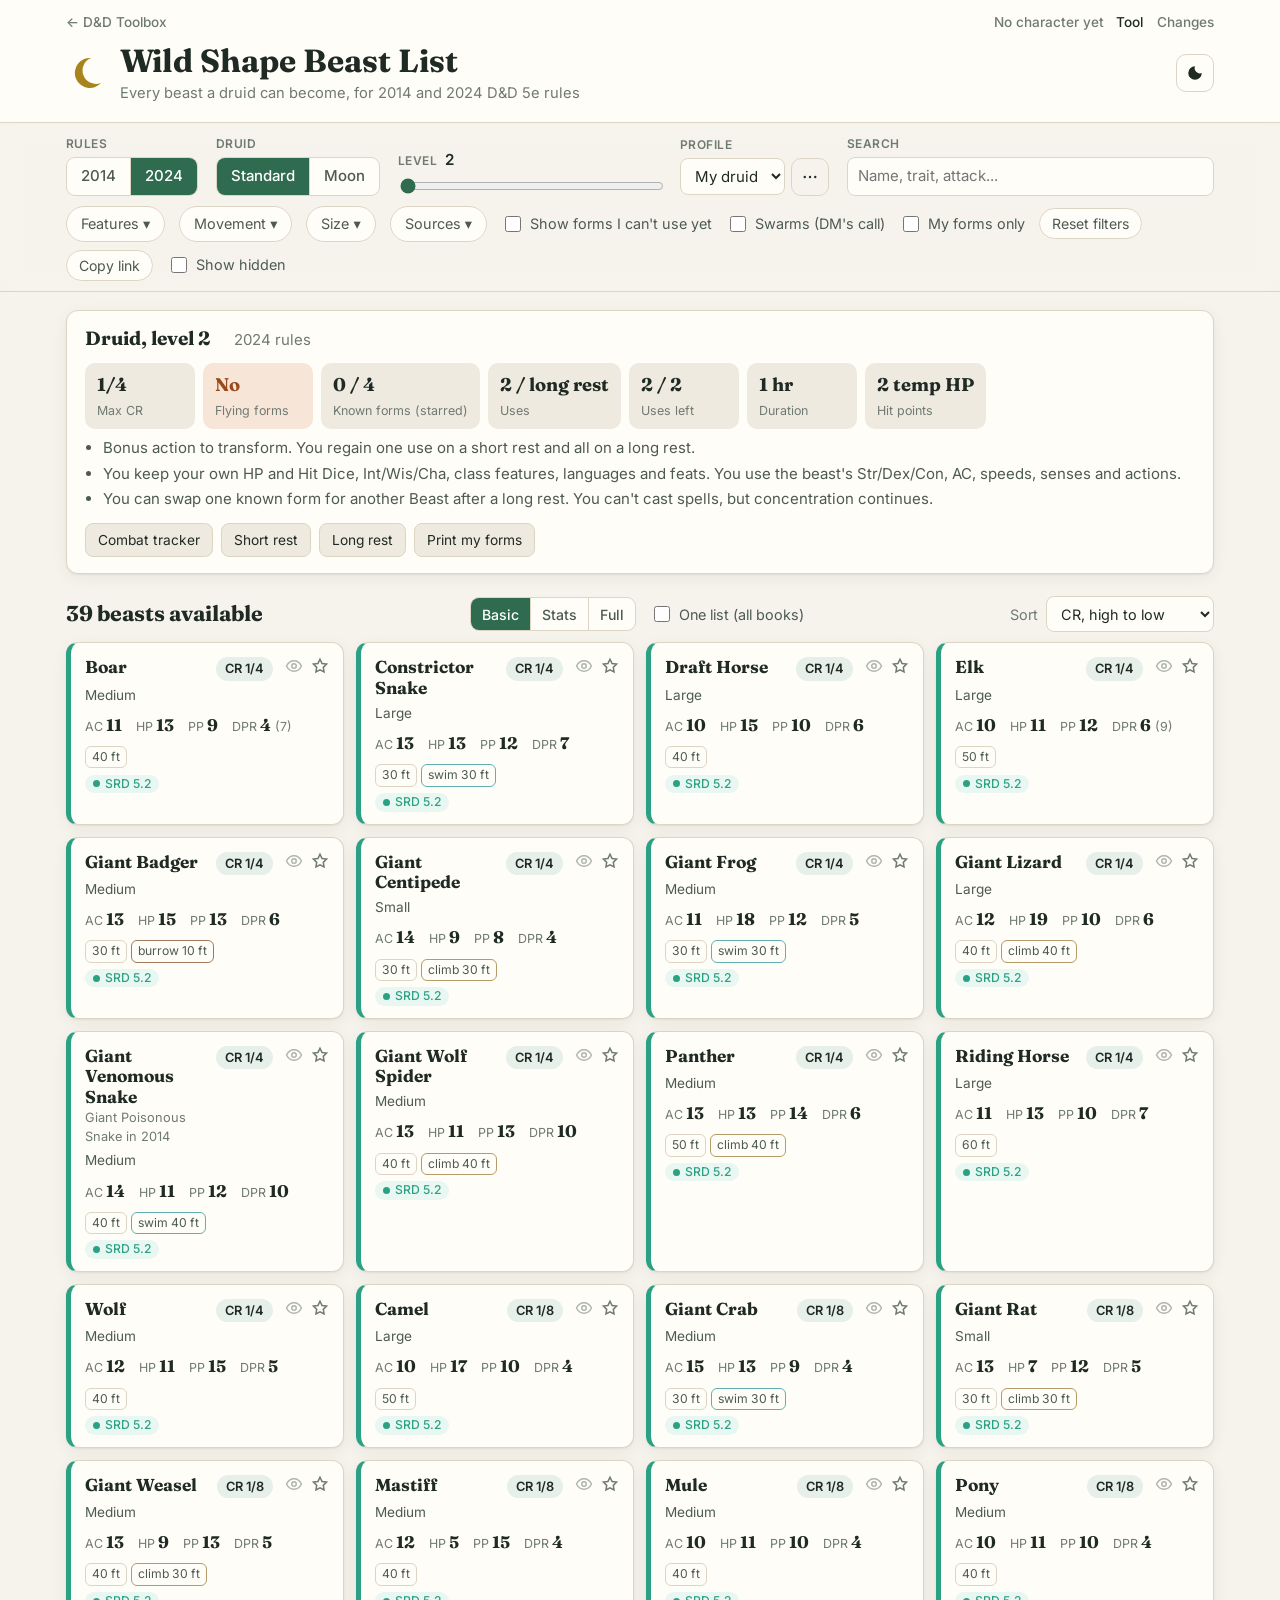
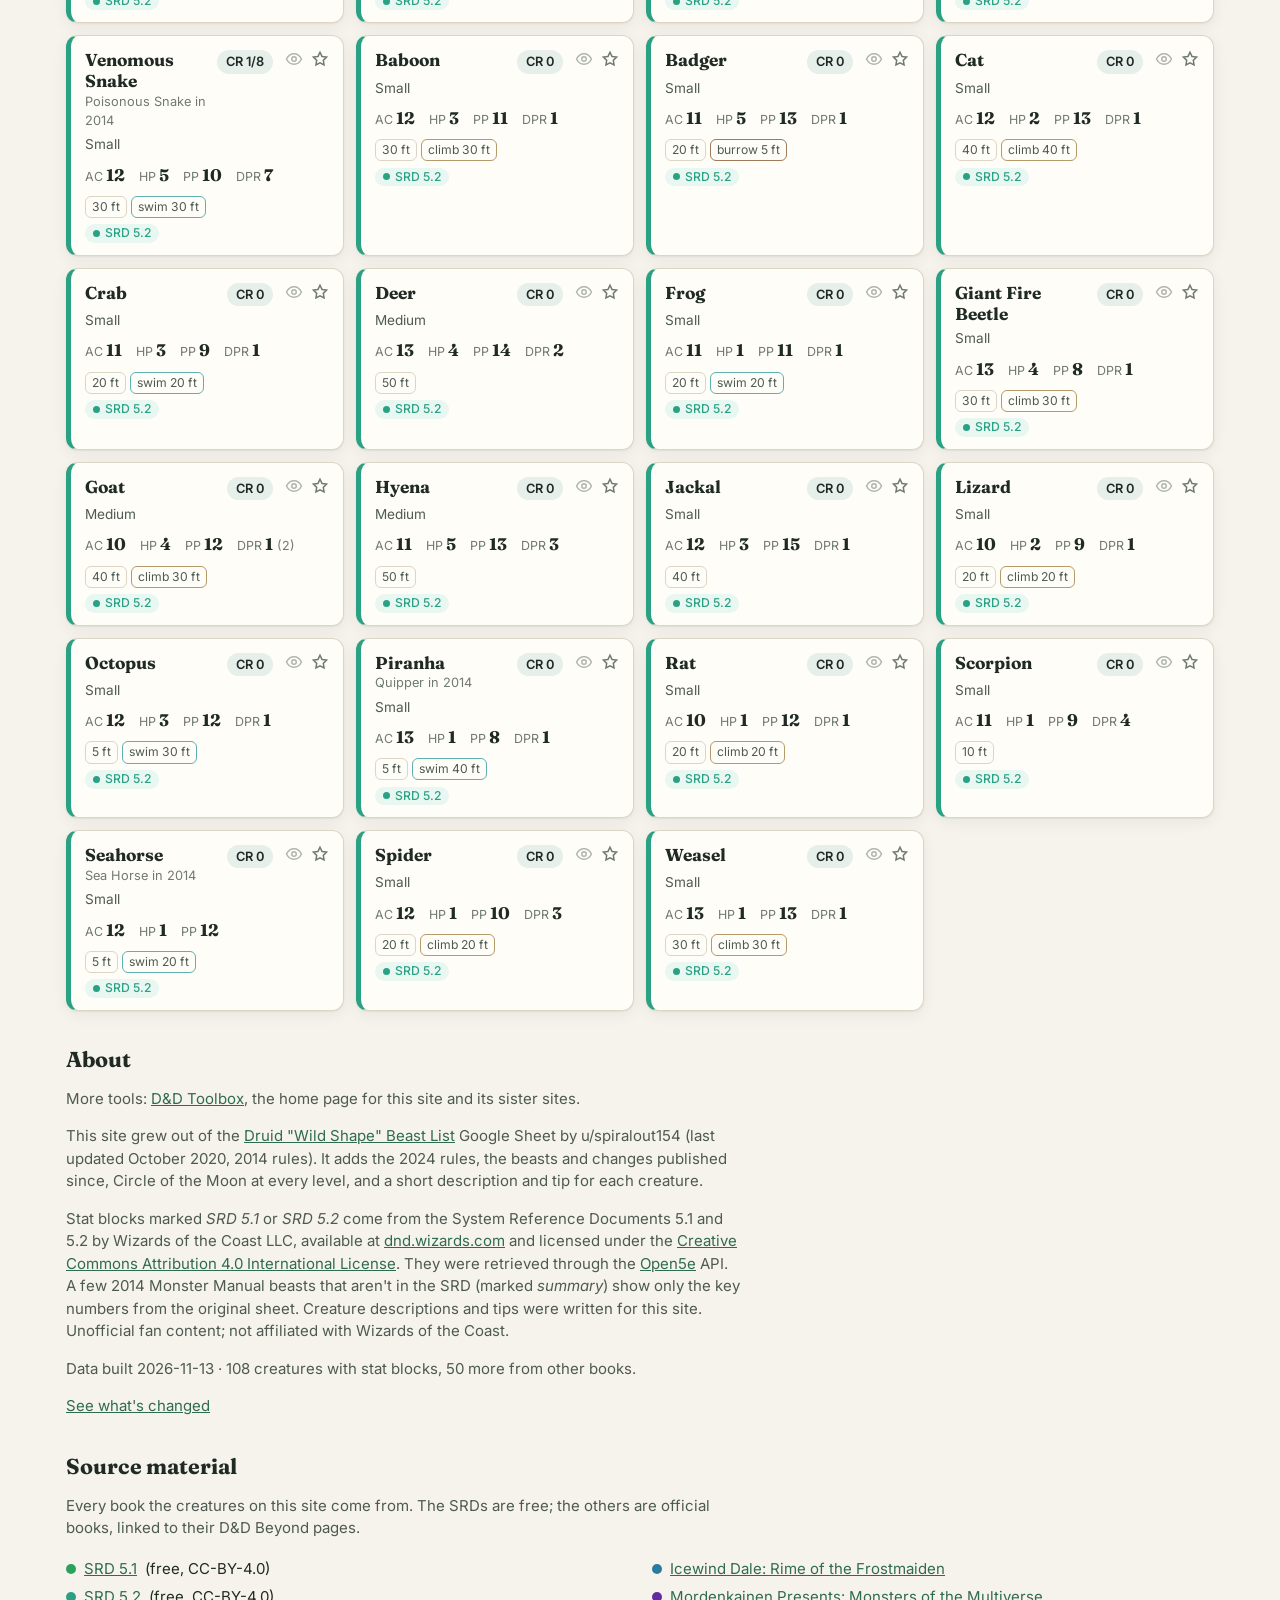
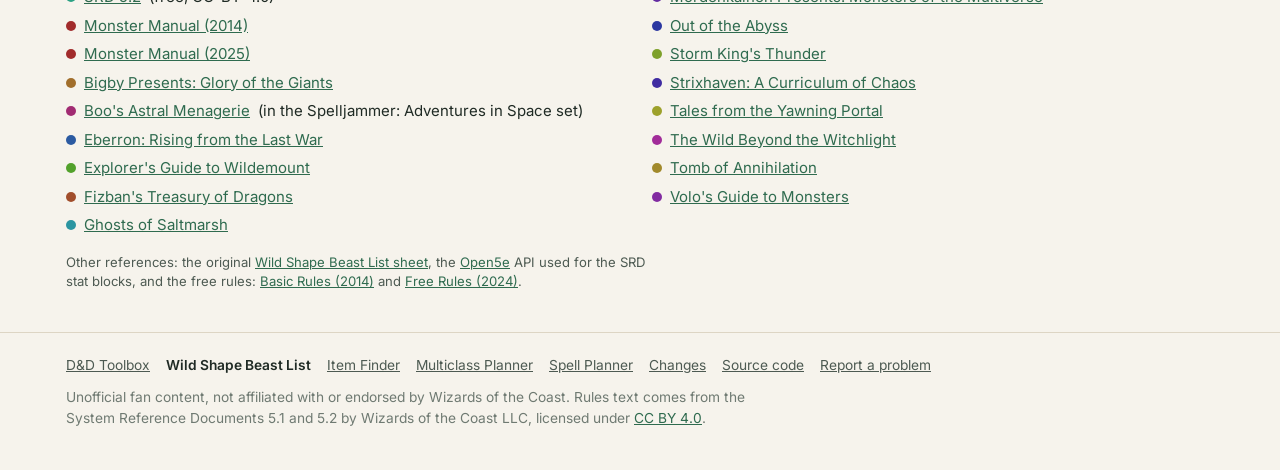
==== commit 5f0497db: "Audit fixes: DPR, character following, two tabs, links, accessibility - DPR takes the best either/or" ====
--- a/site/index.html
+++ b/site/index.html
@@ -130,7 +130,8 @@
     <label class="tog"><input type="checkbox" id="showAll"> Show forms I can't use yet</label>
     <label class="tog"><input type="checkbox" id="swarms"> Swarms (DM's call)</label>
     <label class="tog"><input type="checkbox" id="favOnly"> My forms only</label>
-    <button type="button" class="chip" id="resetBtn">Reset filters</button>
+    <button type="button" class="chip" id="resetBtn" title="Clear every filter and go back to the default view">Reset filters</button>
+    <button type="button" class="chip" id="copyLink" title="Copy a link to this exact view">Copy link</button>
     <label class="tog"><input type="checkbox" id="showHidden"> <span id="showHiddenLbl">Show hidden</span></label>
   </div>
 </section>
--- a/site/styles.css
+++ b/site/styles.css
@@ -296,6 +296,12 @@
 /* shared character note under the profile picker */
 .char-note { margin: 4px 0 0; max-width: 260px; }
 .char-note b { color: var(--ink); }
+.char-note .follow { display: inline-flex; align-items: center; gap: 5px; cursor: pointer; }
+.char-note .follow input { accent-color: var(--accent); width: 15px; height: 15px; margin: 0; }
+.linkbtn { font: inherit; color: var(--accent); background: none; border: 0; padding: 0; text-decoration: underline; cursor: pointer; }
+.card-open { font: inherit; color: inherit; background: none; border: 0; padding: 0; margin: 0; text-align: left; cursor: pointer; }
+.card-open:focus-visible { outline: 2px solid var(--accent); outline-offset: 3px; border-radius: 4px; }
+.card:focus-within { border-color: var(--accent); }
 
 /* print: controls and filters hidden, cards and stat blocks only */
 @media print {
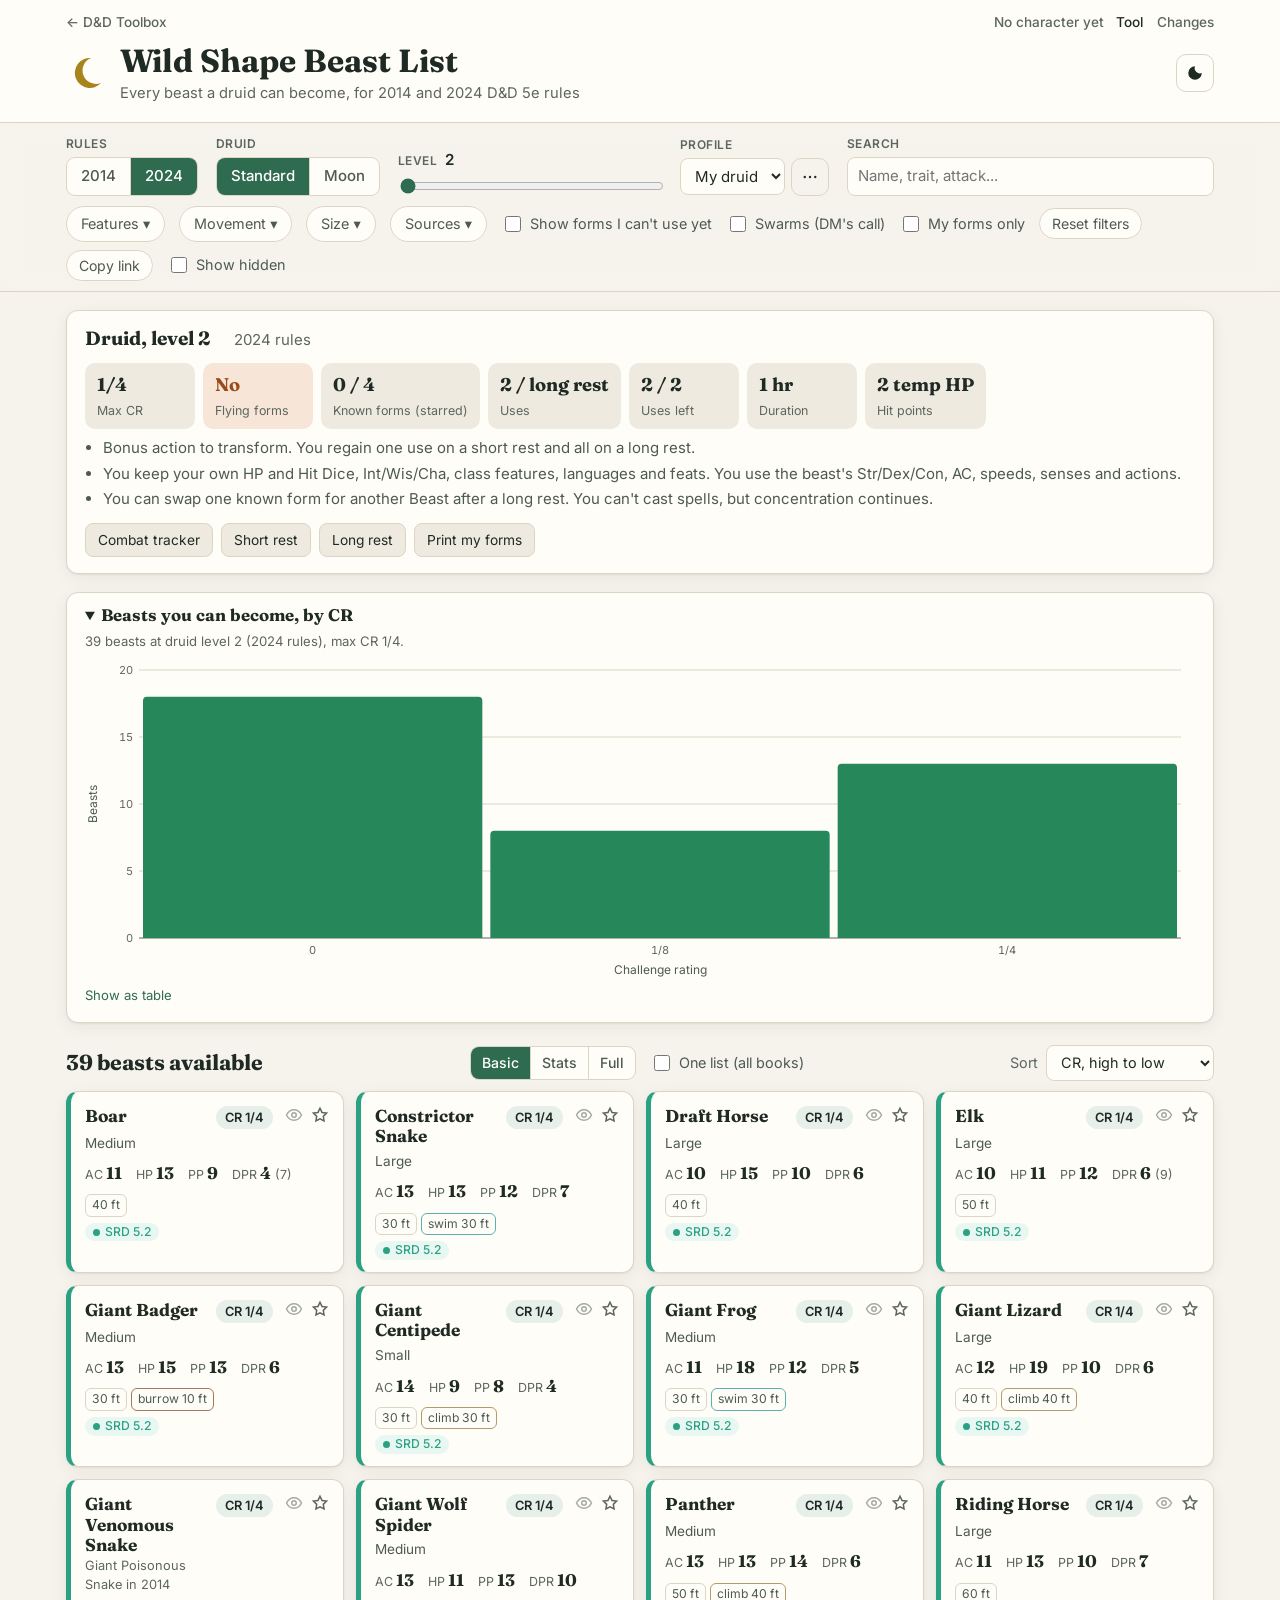
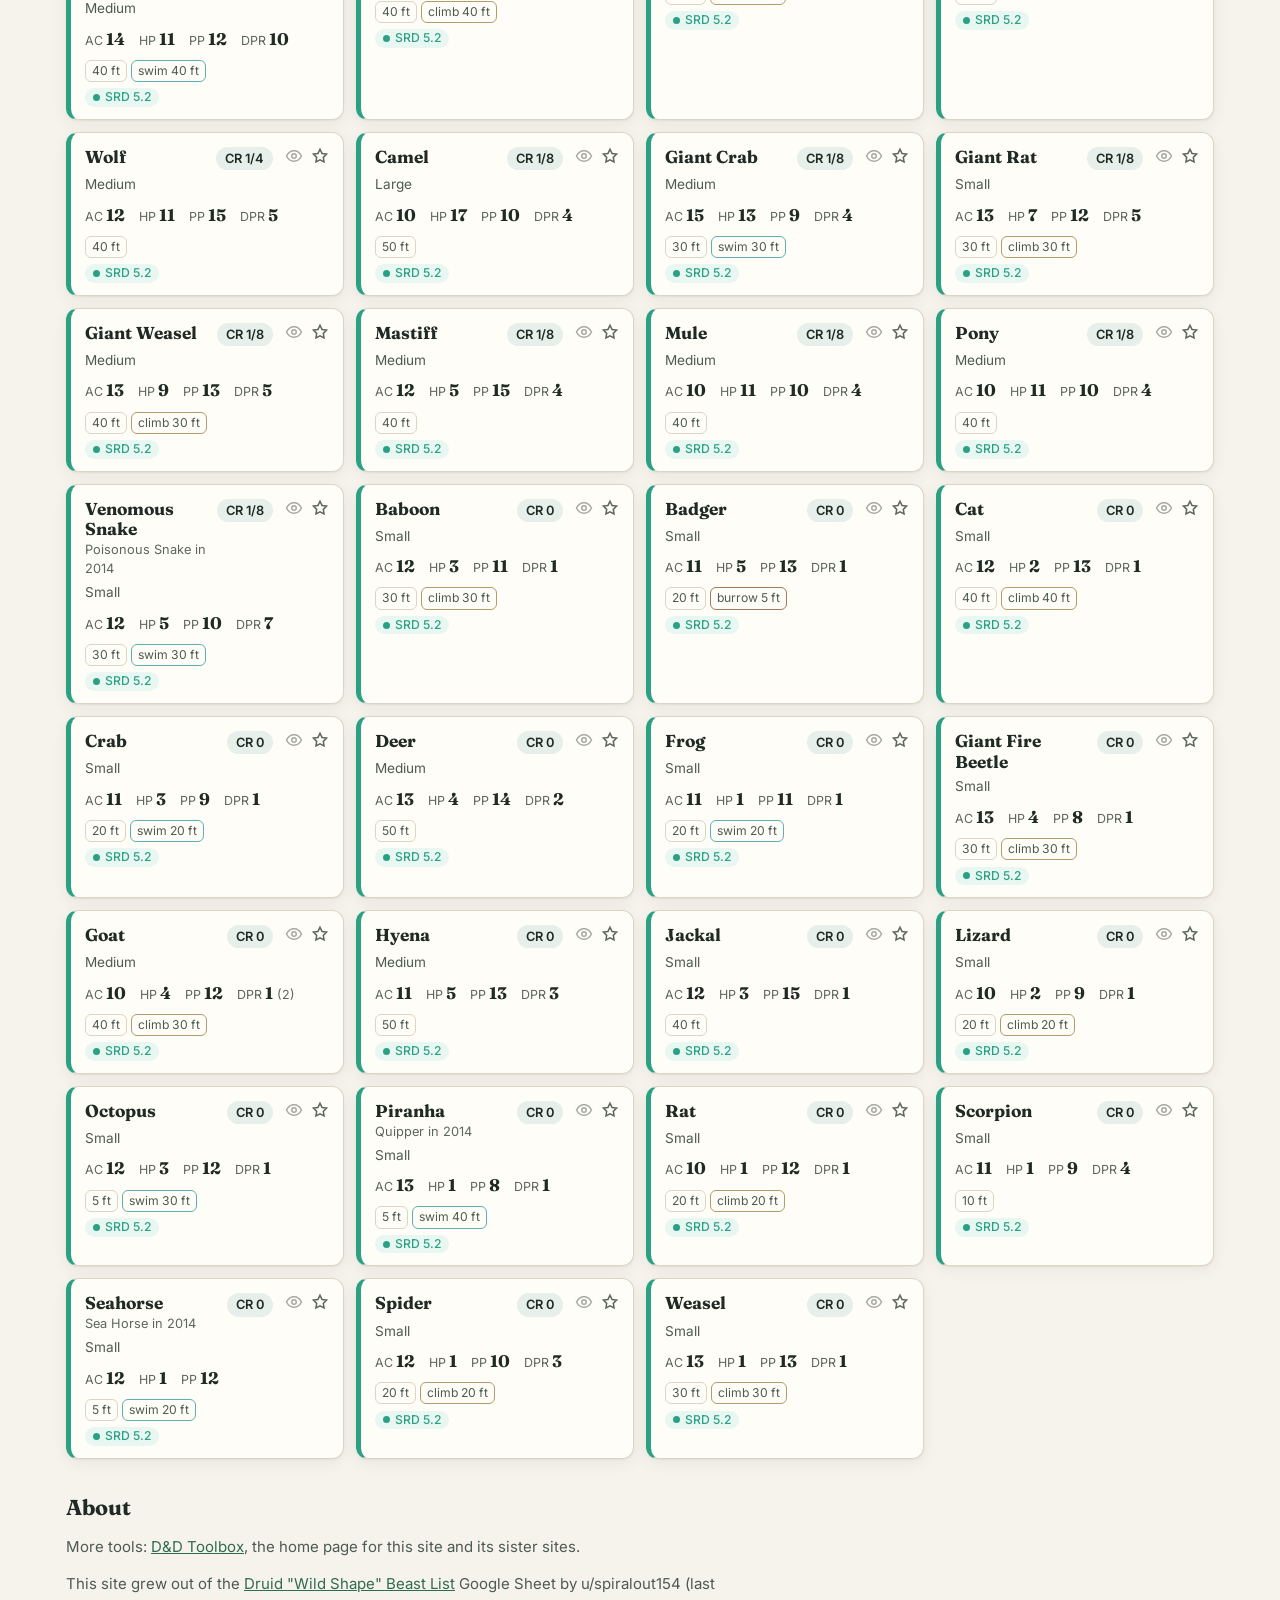
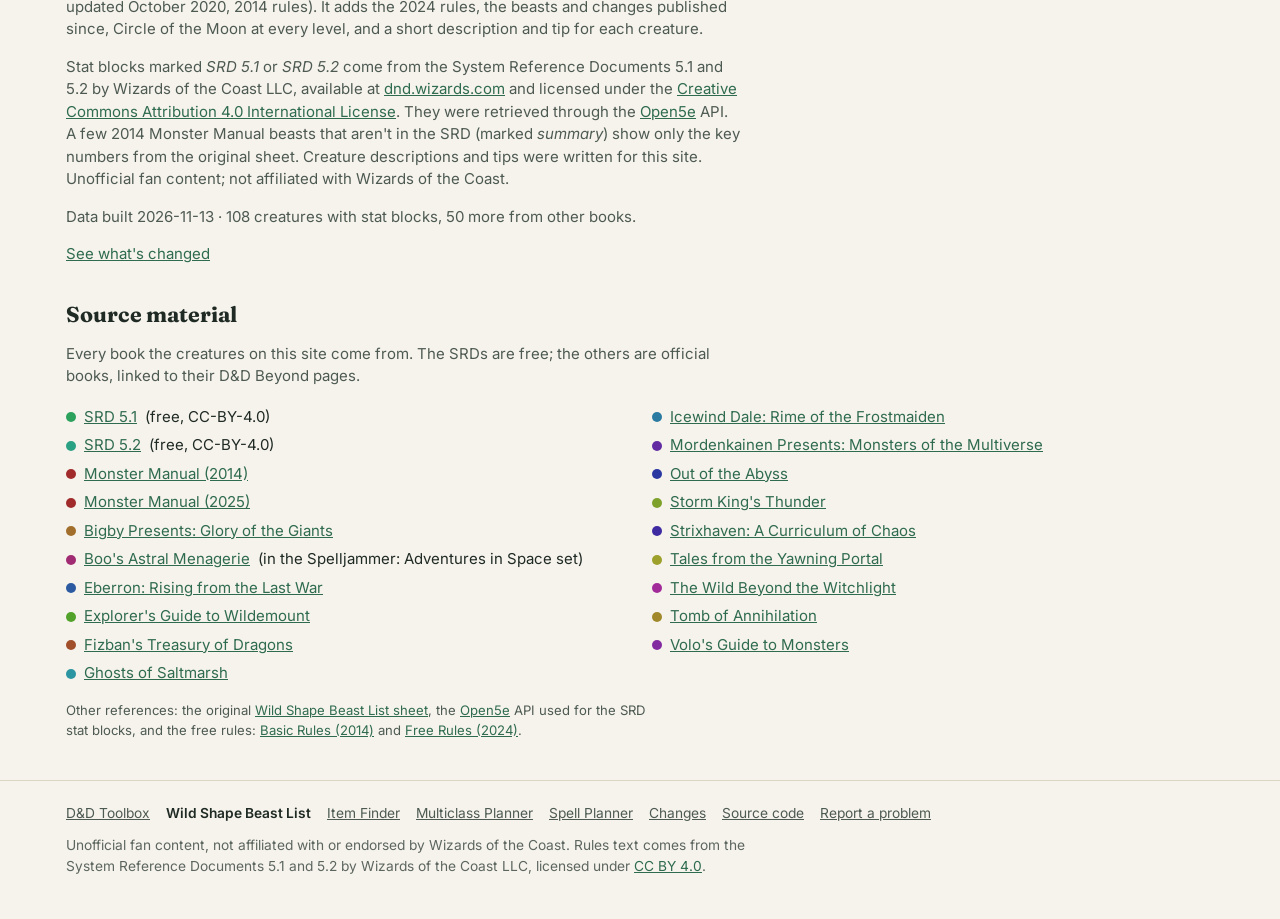
==== commit 0f6f776d: "Shared v1.8: Motion, reveal/spotlight, beasts-by-CR bar chart - Copy motion.js (Motion 14.9.0), ui.j" ====
--- a/site/index.html
+++ b/site/index.html
@@ -136,8 +136,16 @@
   </div>
 </section>
 
-<main class="wrap">
+<main class="wrap" data-reveal>
   <section id="rules" class="rules-card" aria-live="polite"></section>
+
+  <details class="rules-card crchart" id="crSec" open>
+    <summary><h2>Beasts you can become, by CR</h2></summary>
+    <div class="crbody">
+      <p class="small muted" id="crNote"></p>
+      <div id="crChart"></div>
+    </div>
+  </details>
 
   <section class="results">
     <div class="results-head">
@@ -221,6 +229,8 @@
 <script src="theme.js?v=dev"></script>
 <script src="version.js?v=dev"></script>
 <script src="character.js?v=dev"></script>
+<script src="chart.js?v=dev"></script>
 <script src="app.js?v=dev"></script>
+<script src="motion.js?v=dev" defer></script><script src="ui.js?v=dev" defer></script>
 </body>
 </html>
--- a/site/styles.css
+++ b/site/styles.css
@@ -5,7 +5,7 @@
   --surface-2: #efeadf;
   --ink: #1f2a24;
   --ink-2: #4d5a52;
-  --muted: #6f7a72;
+  --muted: #5c665f;
   --line: #ddd5c4;
   --accent: #2f6b4f;
   --accent-ink: #ffffff;
@@ -293,6 +293,14 @@
 .trk-empty { margin: 8px 0 0; }
 @media (max-width: 640px) { .tracker { bottom: 0; width: 100vw; border-radius: 14px 14px 0 0; max-height: 70vh; } }
 
+/* beasts-by-CR chart */
+.crchart { padding: 0; }
+.crchart > summary { cursor: pointer; padding: 12px 18px; list-style: revert; }
+.crchart > summary h2 { display: inline; font-size: 1.05rem; margin: 0; }
+.crchart[open] > summary { padding-bottom: 4px; }
+.crchart .crbody { padding: 0 18px 14px; }
+.crchart .crbody > p { margin: 0 0 6px; }
+
 /* shared character note under the profile picker */
 .char-note { margin: 4px 0 0; max-width: 260px; }
 .char-note b { color: var(--ink); }
@@ -313,7 +321,7 @@
   body.has-tracker .site-footer { padding-bottom: 20px; }
 }
 
-/* === dnd-shared v1.6 (canonical copy: WernerCD/dnd shared/dnd-shared.css) === */
+/* === dnd-shared v1.8 (canonical copy: WernerCD/dnd shared/dnd-shared.css) === */
 /* Paste this block unchanged at the END of each site's styles.css. Do not edit it per site;
    change it in the hub repo and re-copy it to every site. It relies on the shared tokens
    (--bg, --surface, --surface-2, --ink, --ink-2, --muted, --line, --accent, --gold, --radius). */
@@ -327,6 +335,13 @@
 .char-pick label { display: inline-flex; align-items: center; gap: 6px; }
 .char-pick select { font: inherit; font-size: .85rem; color: var(--ink); background: var(--surface-2); border: 1px solid var(--line); border-radius: 6px; padding: 2px 6px; min-height: 26px; max-width: 46vw; }
 @media (max-width: 520px) { .char-pick .char-lbl { display: none; } }
+.char-pick .char-share { font: inherit; font-size: .8rem; color: var(--ink-2); background: none; border: 1px solid var(--line); border-radius: 6px; padding: 2px 8px; min-height: 26px; margin-left: 6px; cursor: pointer; }
+.char-pick .char-share:hover, .char-pick .char-share:focus-visible { color: var(--accent); border-color: var(--accent); }
+.char-import { position: fixed; top: 12px; left: 0; right: 0; margin: 0 auto; z-index: 1000; width: min(520px, calc(100vw - 32px)); background: var(--surface); color: var(--ink); border: 1px solid var(--accent); border-radius: var(--radius); box-shadow: 0 6px 24px rgba(0, 0, 0, .25); padding: 12px 14px; font-size: .92rem; }
+.char-import p { margin: 0 0 10px; }
+.char-import .ci-acts { display: flex; flex-wrap: wrap; gap: 8px; }
+.char-import button { font: inherit; font-size: .88rem; min-height: 32px; padding: 4px 12px; border-radius: 8px; border: 1px solid var(--line); background: var(--surface-2); color: var(--ink); cursor: pointer; }
+.char-import .ci-yes { background: var(--accent); border-color: var(--accent); color: var(--accent-ink); }
 .hub-bar + .header-inner { padding-top: 8px; }
 .header-inner { display: flex; align-items: center; justify-content: space-between; gap: 12px; padding-top: 18px; padding-bottom: 18px; }
 .brand { display: flex; align-items: center; gap: 14px; min-width: 0; }
@@ -351,13 +366,64 @@
 .change-day li { margin: 6px 0; color: var(--ink-2); line-height: 1.5; }
 .change-day li b { color: var(--ink); }
 @media (max-width: 480px) { .hub-nav { gap: 10px; } .tagline { font-size: .85rem; } }
+/* motion (ui.js) and charts (chart.js), v1.8 */
+.ui-anim [data-reveal] > :not(.ui-in) { opacity: 0; }
+[data-spot] { position: relative; isolation: isolate; }
+[data-spot]::before { content: ""; position: absolute; inset: 0; border-radius: inherit; pointer-events: none; z-index: -1; opacity: 0; transition: opacity .25s ease;
+  background: radial-gradient(240px circle at var(--mx, 50%) var(--my, 50%), color-mix(in srgb, var(--accent) 16%, transparent), transparent 70%); }
+[data-spot]:hover::before { opacity: 1; }
+.plot { --p1: #25875a; --p2: #6a5acd; --p3: #b07d10; --p-fill: 22%; }
+@media (prefers-color-scheme: dark) { :root:not([data-theme="light"]) .plot { --p1: #3fa673; --p2: #9483e6; --p3: #b08822; --p-fill: 30%; } }
+:root[data-theme="dark"] .plot { --p1: #3fa673; --p2: #9483e6; --p3: #b08822; --p-fill: 30%; }
+.plot-fig { margin: 0; }
+.plot-box { position: relative; width: 100%; }
+.plot-box svg { display: block; width: 100%; height: auto; overflow: visible; touch-action: pan-y; }
+.plot-box svg:focus-visible { outline: 2px solid var(--accent); outline-offset: 4px; border-radius: 6px; }
+.plot-grid line { stroke: var(--line); stroke-width: 1; }
+.plot-grid line.plot-base { stroke: var(--muted); }
+.plot-tick { fill: var(--muted); font-size: 11px; font-variant-numeric: tabular-nums; }
+.plot-axis { fill: var(--ink-2); font-size: 12px; }
+.plot-line { fill: none; stroke-width: 2; stroke-linejoin: round; stroke-linecap: round; }
+.plot-line.s1, .plot-dot.s1, .plot-bar.s1, .sw.s1 { stroke: var(--p1); color: var(--p1); }
+.plot-line.s2, .plot-dot.s2, .sw.s2 { stroke: var(--p2); color: var(--p2); }
+.plot-line.s2 { stroke-dasharray: 6 4; }
+.plot-line.s3, .plot-dot.s3, .sw.s3 { stroke: var(--p3); color: var(--p3); }
+.plot-line.s3 { stroke-dasharray: 2 4; }
+.plot-bar.s1 { fill: var(--p1); stroke: none; }
+.plot-stop1 { stop-color: var(--p1); stop-opacity: var(--p-fill); }
+.plot-stop2 { stop-color: var(--p1); stop-opacity: 0; }
+.plot-dl { fill: var(--ink-2); font-size: 11px; font-weight: 600; }
+.plot-cross { stroke: var(--muted); stroke-width: 1; stroke-dasharray: 3 3; }
+.plot-dot { fill: currentColor; stroke: var(--surface) !important; stroke-width: 2; }
+.plot-tip { position: absolute; z-index: 2; pointer-events: none; min-width: 120px; max-width: 240px; background: var(--surface); color: var(--ink); border: 1px solid var(--line); border-radius: 8px; box-shadow: 0 4px 16px rgba(0, 0, 0, .14); padding: 6px 10px; font-size: .8rem; display: flex; flex-direction: column; gap: 2px; }
+.plot-tip span, .plot-legend span { display: inline-flex; align-items: center; gap: 6px; color: var(--ink-2); }
+.sw { display: inline-block; width: 14px; height: 0; border-top: 2px solid currentColor; }
+.sw.s2 { border-top-style: dashed; } .sw.s3 { border-top-style: dotted; }
+.plot-legend { display: flex; flex-wrap: wrap; gap: 4px 16px; margin: 0 0 6px; font-size: .82rem; }
+.plot-sr { position: absolute; width: 1px; height: 1px; overflow: hidden; clip: rect(0 0 0 0); white-space: nowrap; }
+.plot-table { margin-top: 6px; font-size: .82rem; color: var(--ink-2); }
+.plot-table summary { cursor: pointer; color: var(--accent); min-height: 24px; display: inline-flex; align-items: center; }
+.plot-tw { overflow-x: auto; max-height: 320px; overflow-y: auto; }
+.plot-table table { border-collapse: collapse; margin-top: 6px; font-variant-numeric: tabular-nums; }
+.plot-table caption { text-align: left; color: var(--muted); padding-bottom: 4px; }
+.plot-table th, .plot-table td { border-bottom: 1px solid var(--line); padding: 3px 10px 3px 0; text-align: right; }
+.plot-table th[scope="row"], .plot-table thead th:first-child { text-align: left; }
+.ui-anim .plot-new .plot-line, .ui-anim .plot-new .plot-area { animation: plot-wipe .9s cubic-bezier(.22, 1, .36, 1) both; }
+.ui-anim .plot-new .plot-dl { animation: plot-fade .4s .7s ease both; }
+.ui-anim .plot-new .plot-bar { transform-box: fill-box; transform-origin: 50% 100%; animation: plot-grow .55s cubic-bezier(.22, 1, .36, 1) both; }
+@keyframes plot-wipe { from { clip-path: inset(0 100% 0 0); } to { clip-path: inset(0 0 0 0); } }
+@keyframes plot-fade { from { opacity: 0; } }
+@keyframes plot-grow { from { transform: scaleY(0); } }
+@media (prefers-reduced-motion: reduce) { [data-spot]::before { transition: none; } }
 /* print: paper-friendly, no chrome. Sites add their own rules to hide tool controls. */
 @media print {
   :root, :root:not([data-theme="light"]), :root[data-theme="dark"] { --bg: #fff; --surface: #fff; --surface-2: #f3f3f3; --ink: #000; --ink-2: #222; --muted: #555; --line: #bbb; --shadow: none; --accent: #2f6b4f; --accent-ink: #ffffff; --gold: #a8841c; --warn: #9a4b1c; --warn-bg: #f7e6d8; --chip: #e6efe9; color-scheme: light; }
   body { background: #fff; }
-  .hub-bar, .char-pick, #themeBtn, .site-footer .foot-links, button, dialog::backdrop { display: none !important; }
+  .hub-bar, .char-pick, .char-import, .plot-tip, .plot-table summary, #themeBtn, .site-footer .foot-links, button, dialog::backdrop { display: none !important; }
   .site-header { border-bottom: 1px solid #000; }
   a { color: inherit; text-decoration: none; }
   .card, .change-day li, .statblock { break-inside: avoid; }
-}
-/* === end dnd-shared v1.6 === */
+  .ui-anim [data-reveal] > * { opacity: 1 !important; }
+  .plot-fig { break-inside: avoid; }
+}
+/* === end dnd-shared v1.8 === */
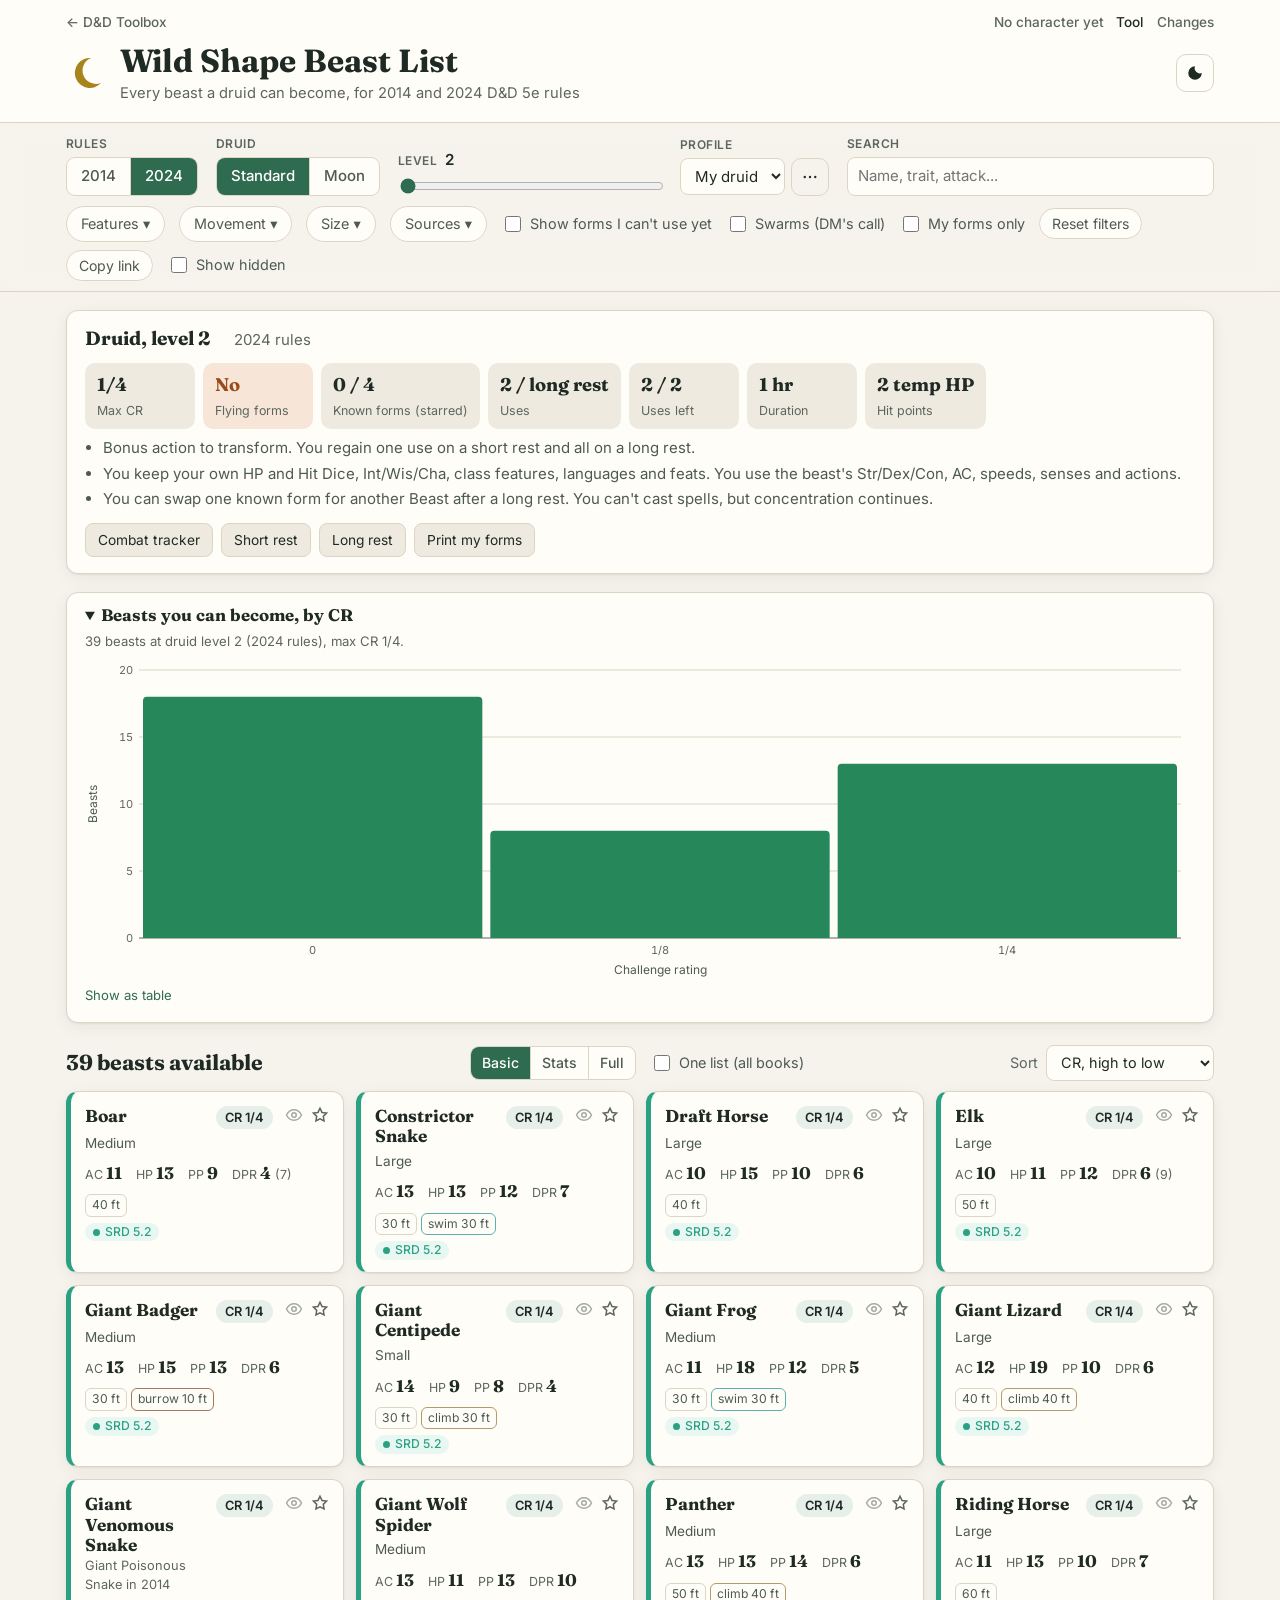
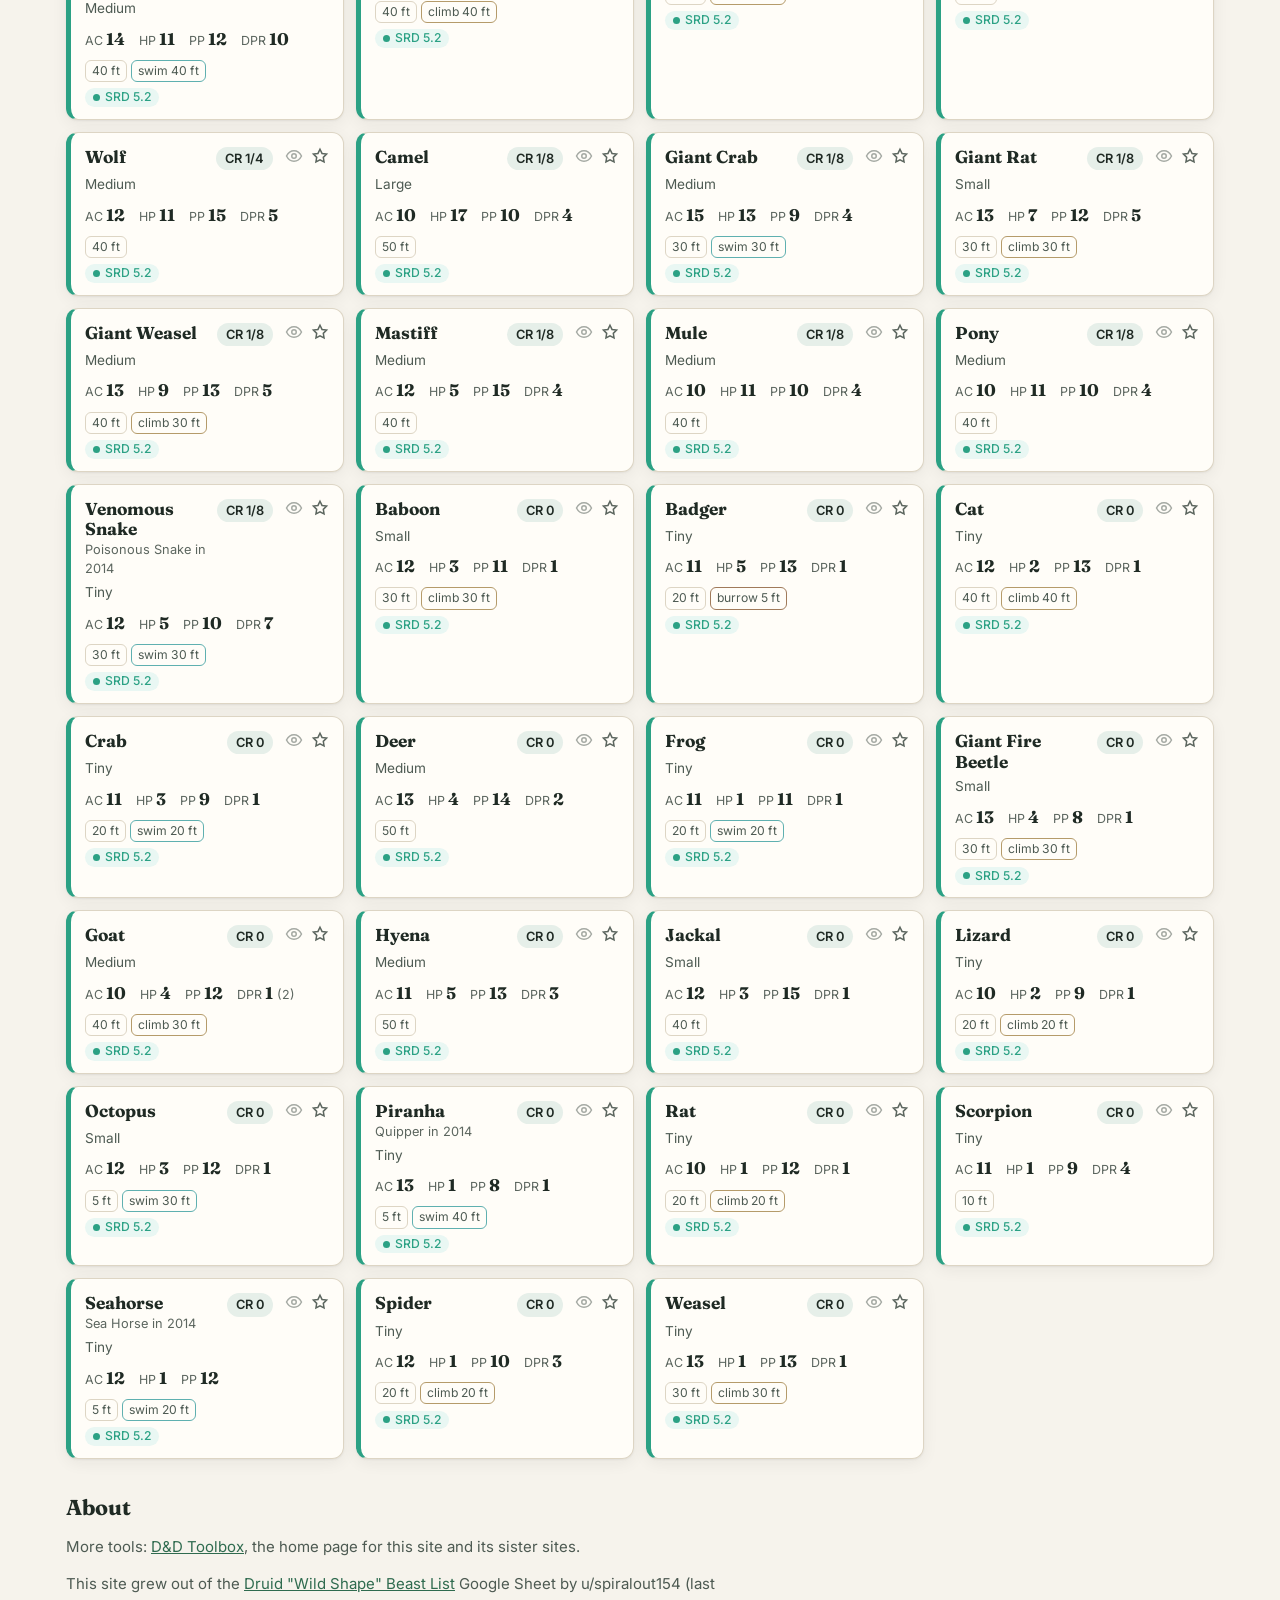
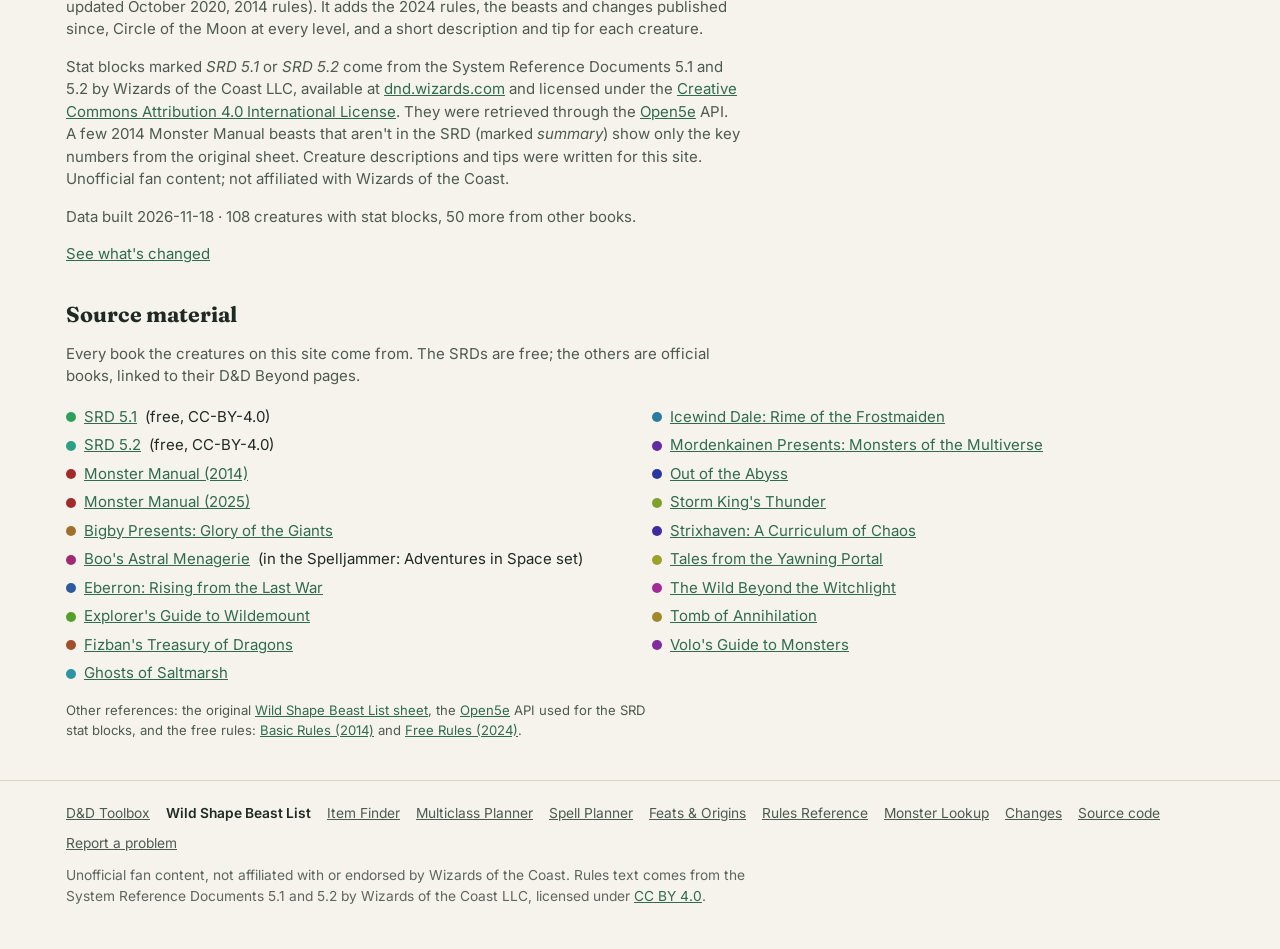
==== commit b55e73c6: "Footer v2: Feats & Origins, Rules Reference, Monster Lookup links Co-Authored-By: Claude Opus 5.5 <n" ====
--- a/site/index.html
+++ b/site/index.html
@@ -209,6 +209,9 @@
       <li><a href="https://wernercd.github.io/dnd-items/">Item Finder</a></li>
       <li><a href="https://wernercd.github.io/dnd-multiclass-planner/">Multiclass Planner</a></li>
       <li><a href="https://wernercd.github.io/dnd-magic/">Spell Planner</a></li>
+      <li><a href="https://wernercd.github.io/dnd-feats/">Feats &amp; Origins</a></li>
+      <li><a href="https://wernercd.github.io/dnd-rules/">Rules Reference</a></li>
+      <li><a href="https://wernercd.github.io/dnd-monsters/">Monster Lookup</a></li>
       <li><a href="changes.html">Changes</a></li>
       <li><a href="https://github.com/WernerCD/dnd-druid-wildshapes" rel="noopener">Source code</a></li>
       <li><a href="https://github.com/WernerCD/dnd-druid-wildshapes/issues" rel="noopener">Report a problem</a></li>
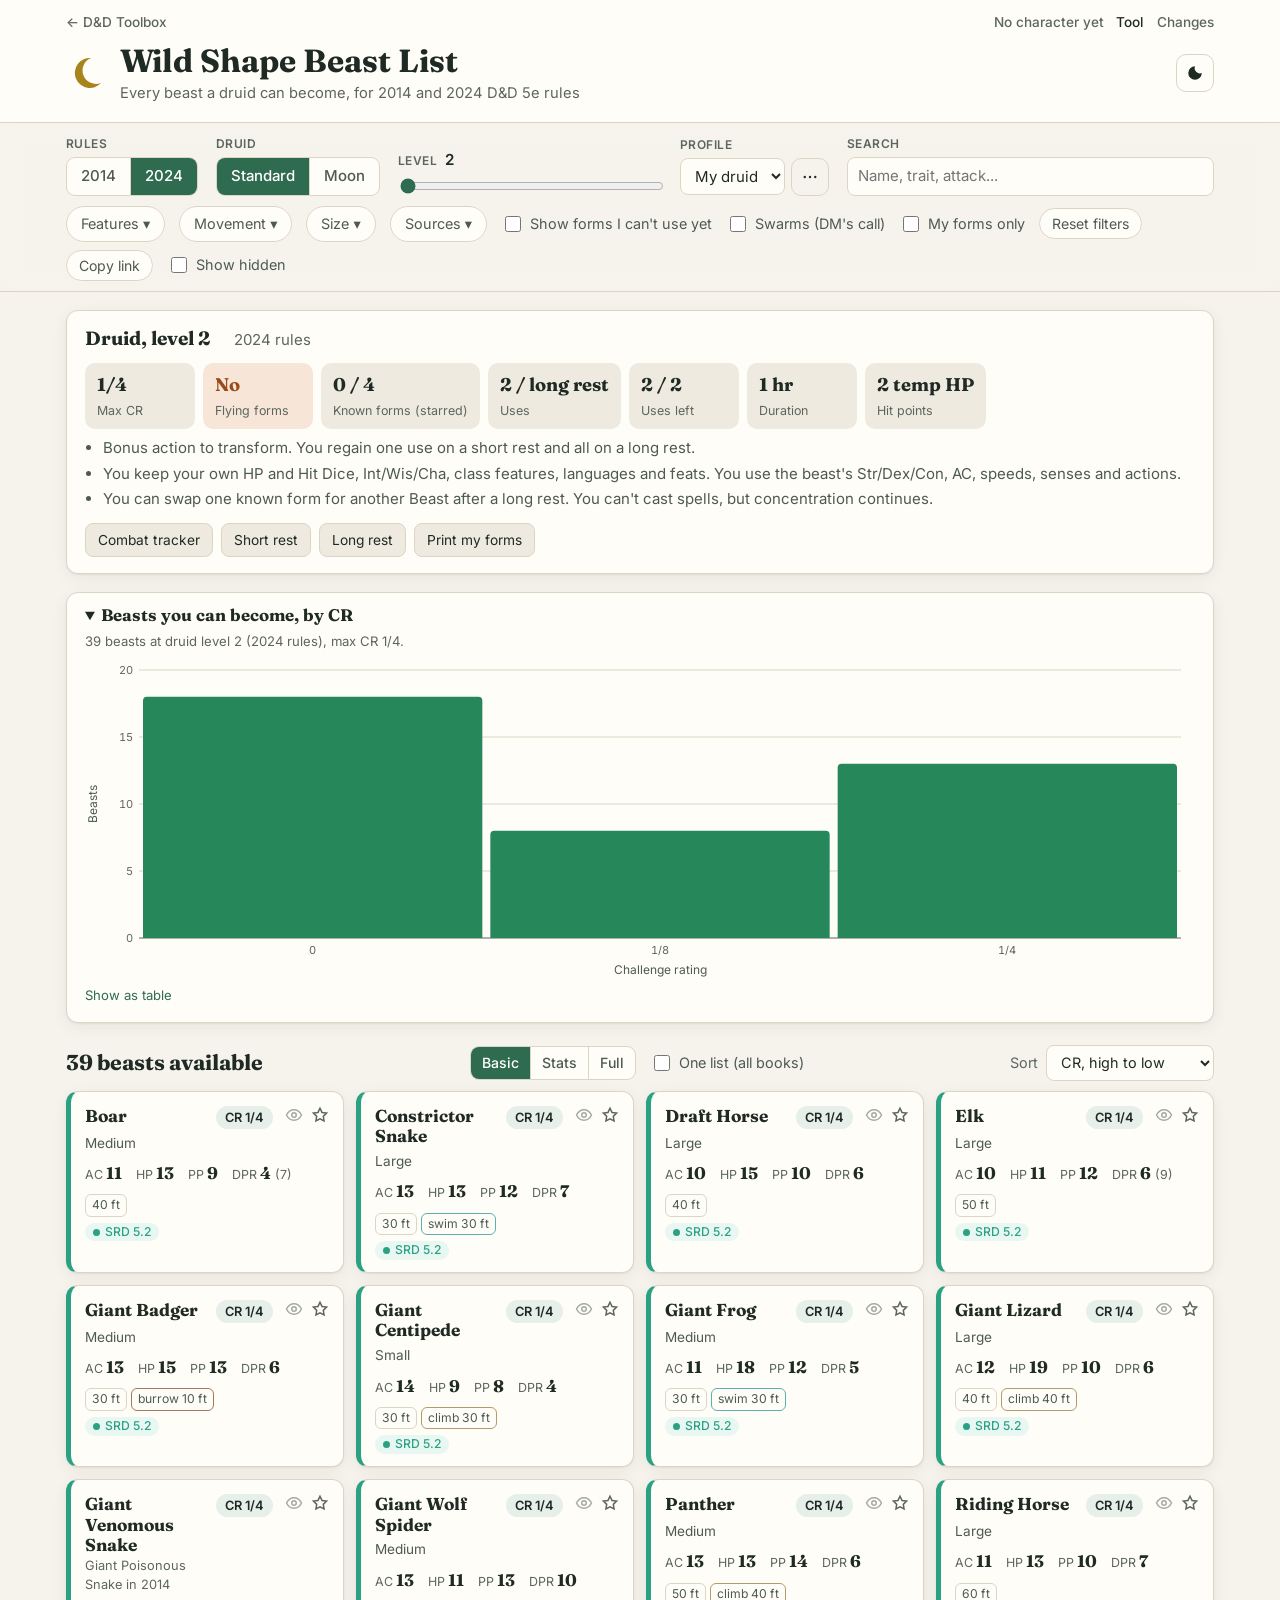
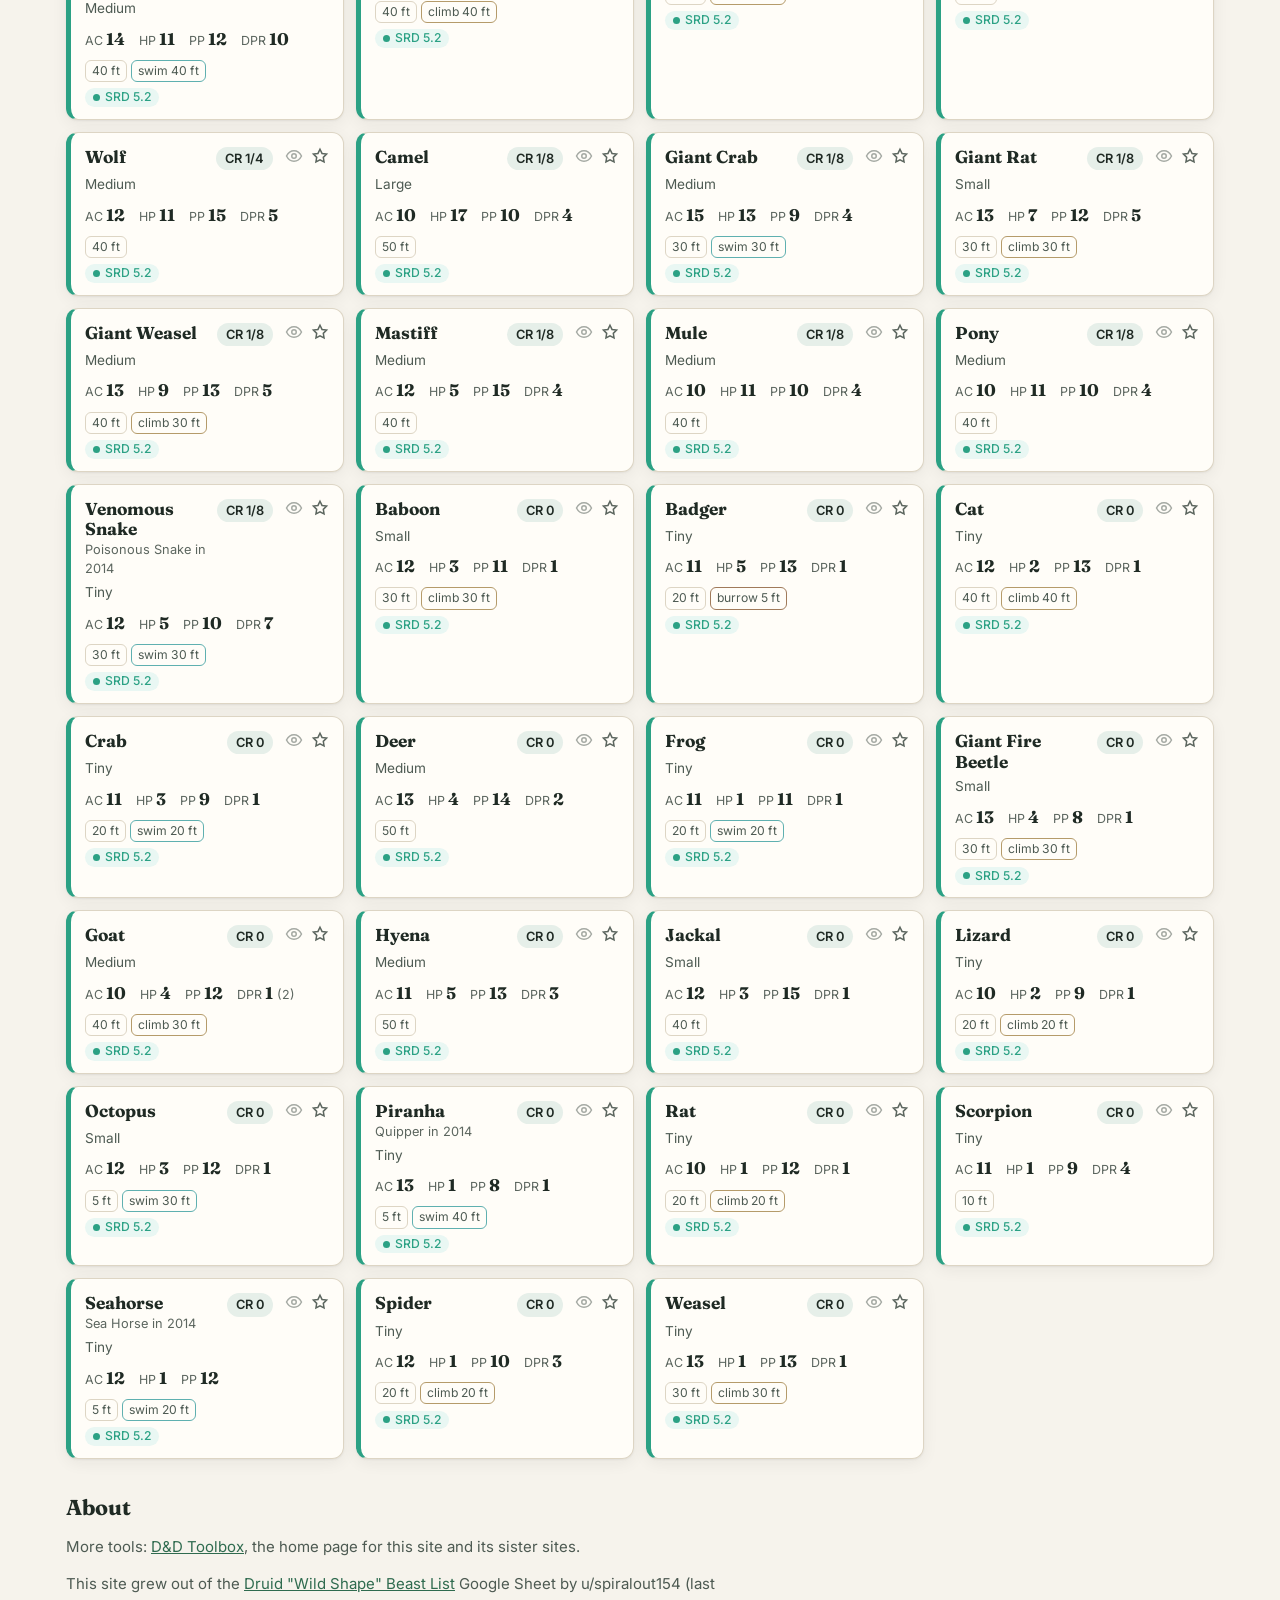
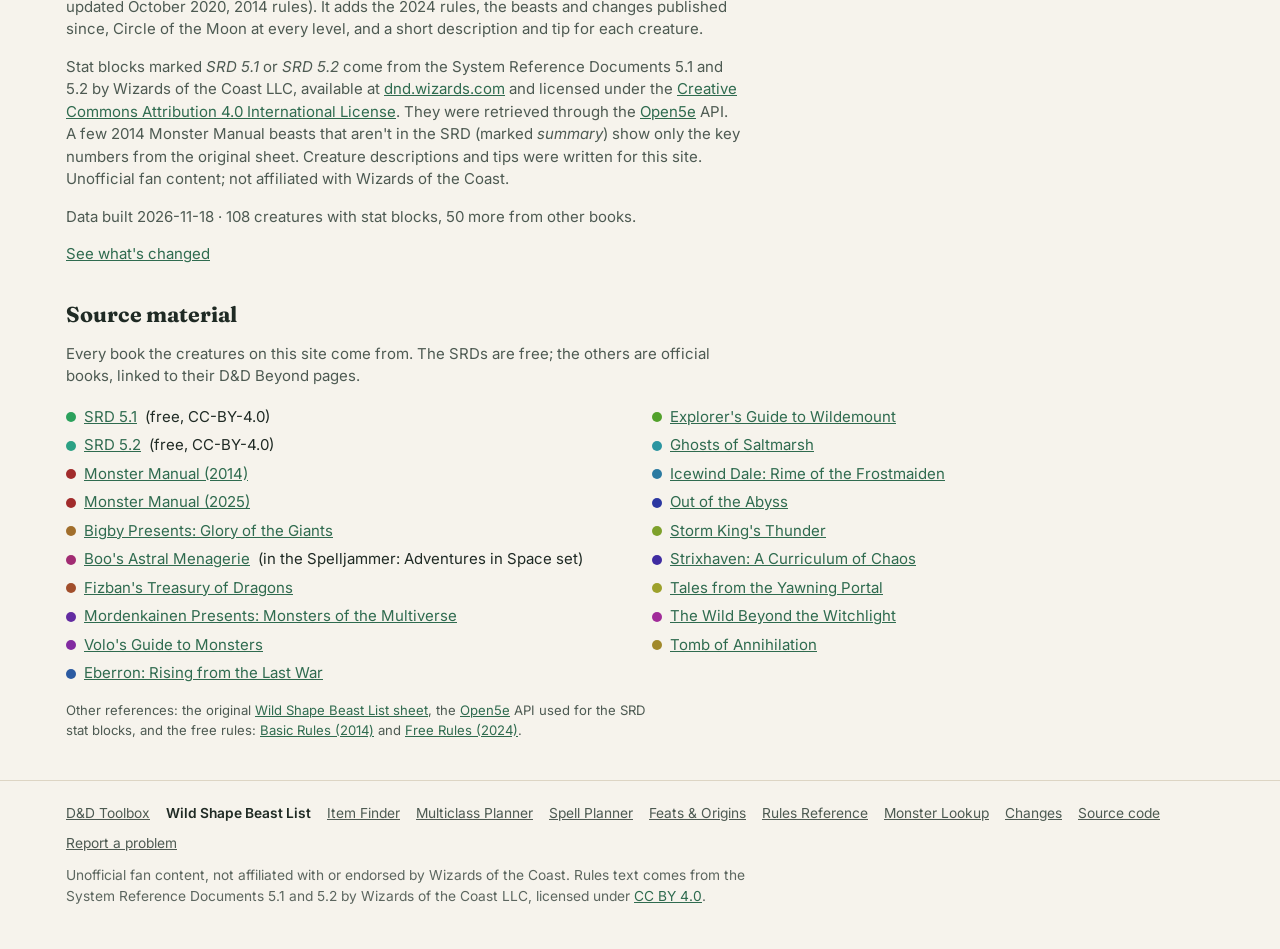
==== commit 77996c22: "Sources picker on shared sources.js (core first, grouped); character.js v1.6 Co-Authored-By: Claude " ====
--- a/site/index.html
+++ b/site/index.html
@@ -232,6 +232,7 @@
 <script src="theme.js?v=dev"></script>
 <script src="version.js?v=dev"></script>
 <script src="character.js?v=dev"></script>
+<script src="sources.js?v=dev"></script>
 <script src="chart.js?v=dev"></script>
 <script src="app.js?v=dev"></script>
 <script src="motion.js?v=dev" defer></script><script src="ui.js?v=dev" defer></script>
--- a/site/styles.css
+++ b/site/styles.css
@@ -210,6 +210,8 @@
 .srcrow span:first-of-type { flex: 1; }
 .srcrow .n { color: var(--muted); font-size: .8rem; }
 .srcrow.zero { opacity: .5; }
+.src-group { font-size: .72rem; font-weight: 700; letter-spacing: .06em; text-transform: uppercase; color: var(--muted); padding: 8px 6px 2px; }
+.src-group:first-child { padding-top: 2px; }
 .featpick .srcpop { width: min(280px, calc(100vw - 32px)); }
 .featpick .srcbtns { align-items: center; }
 @media (max-width: 640px) {
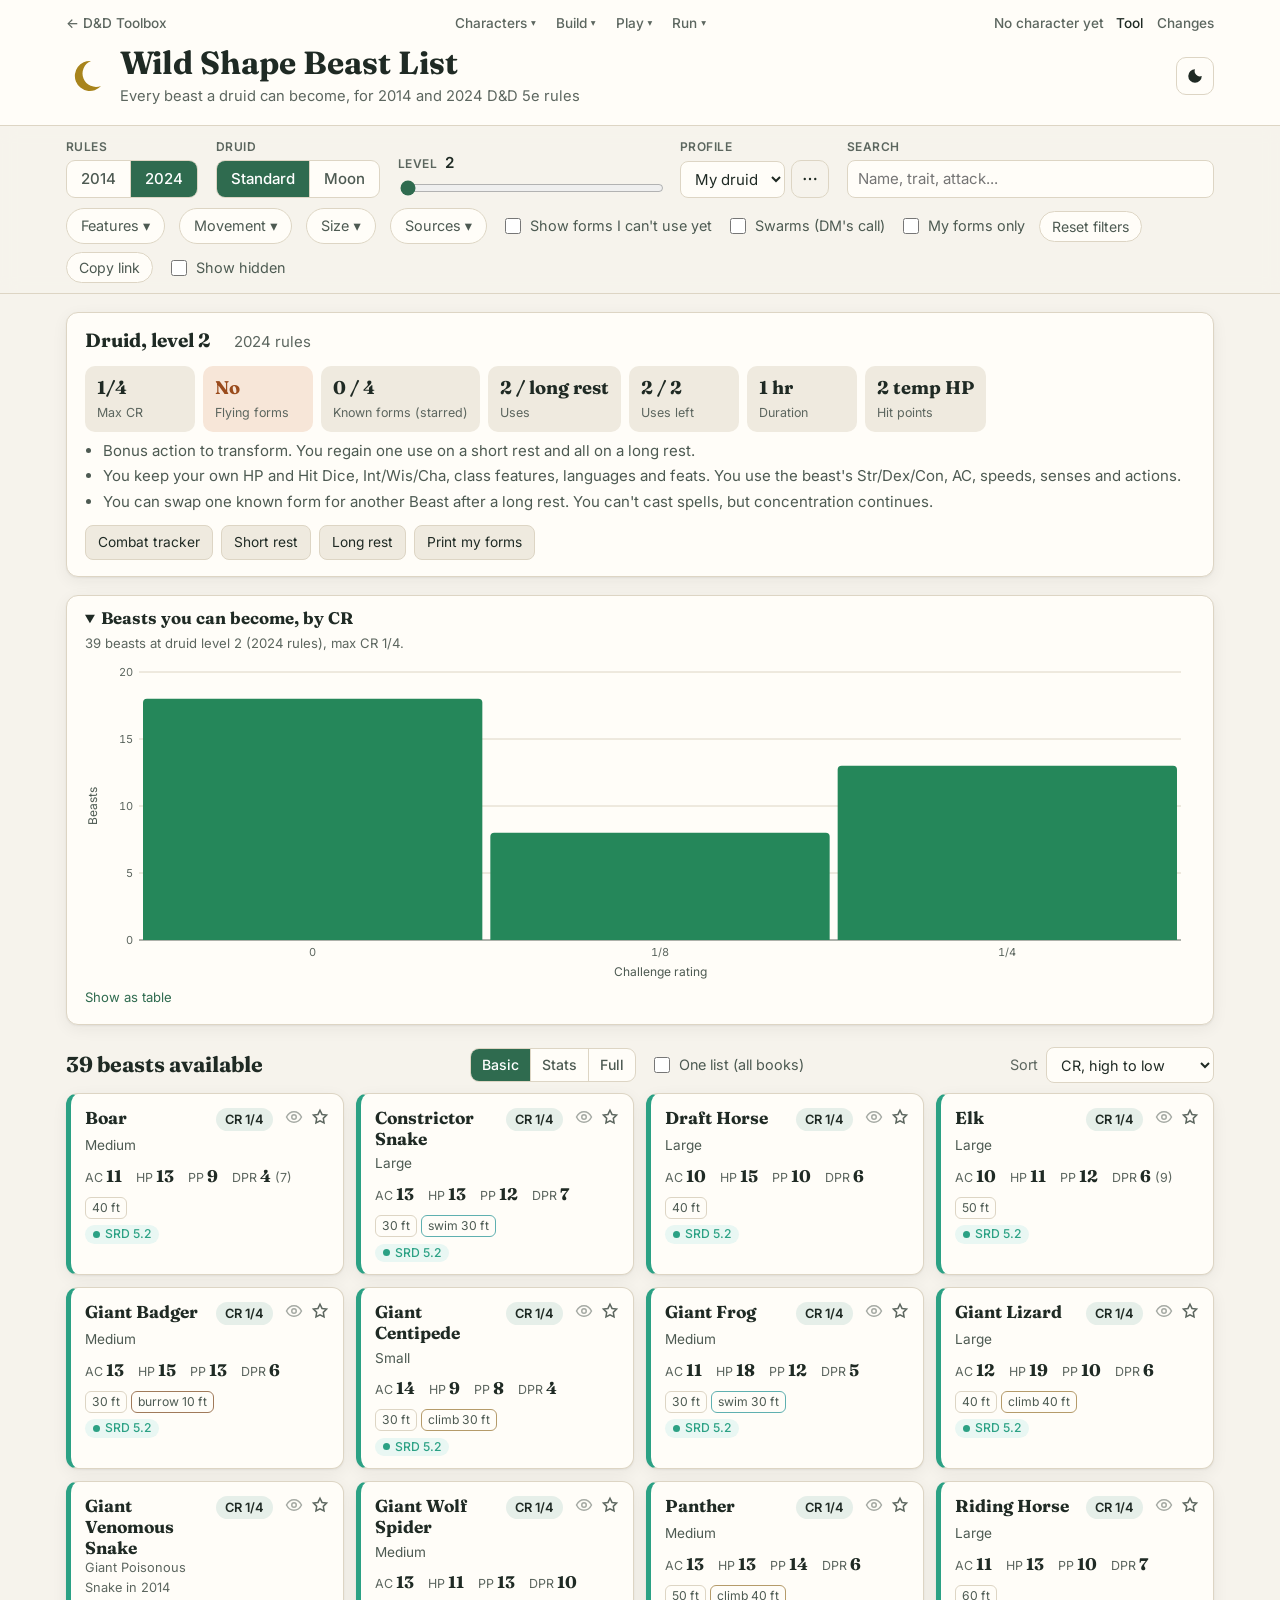
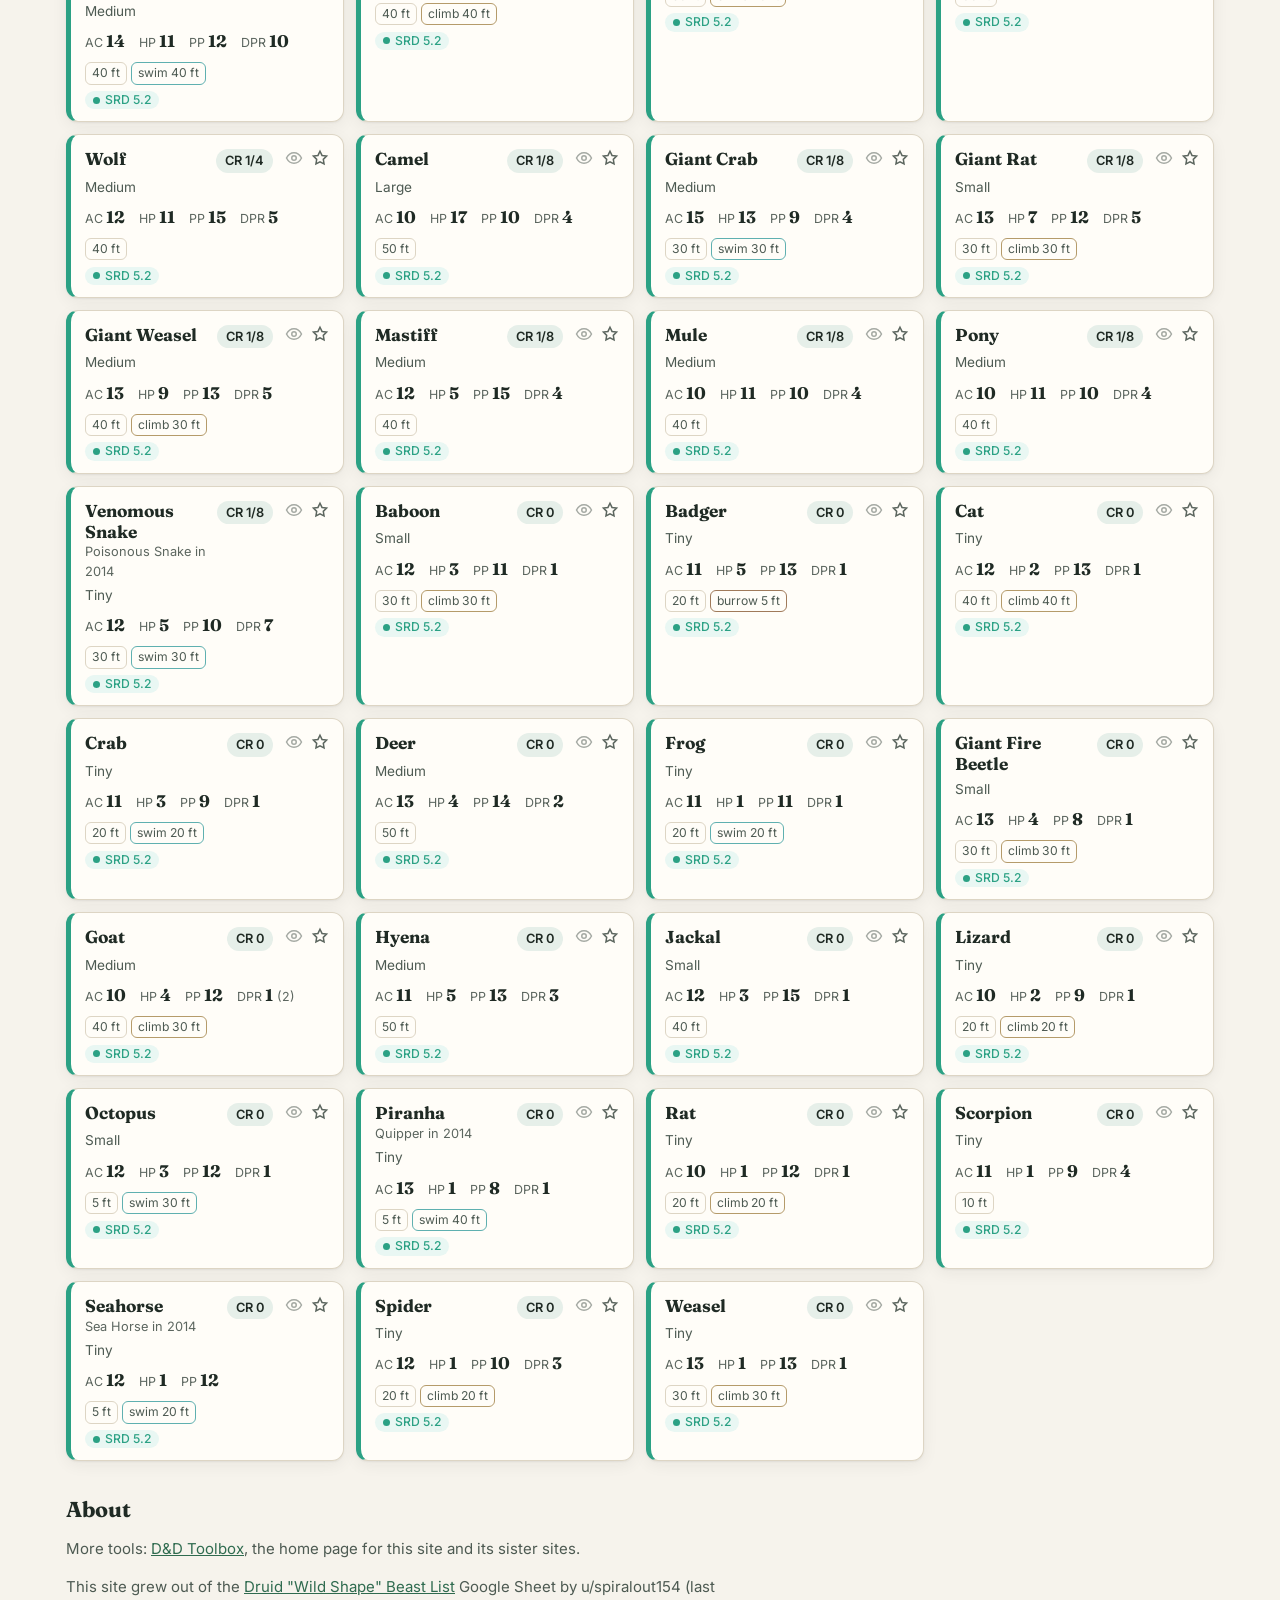
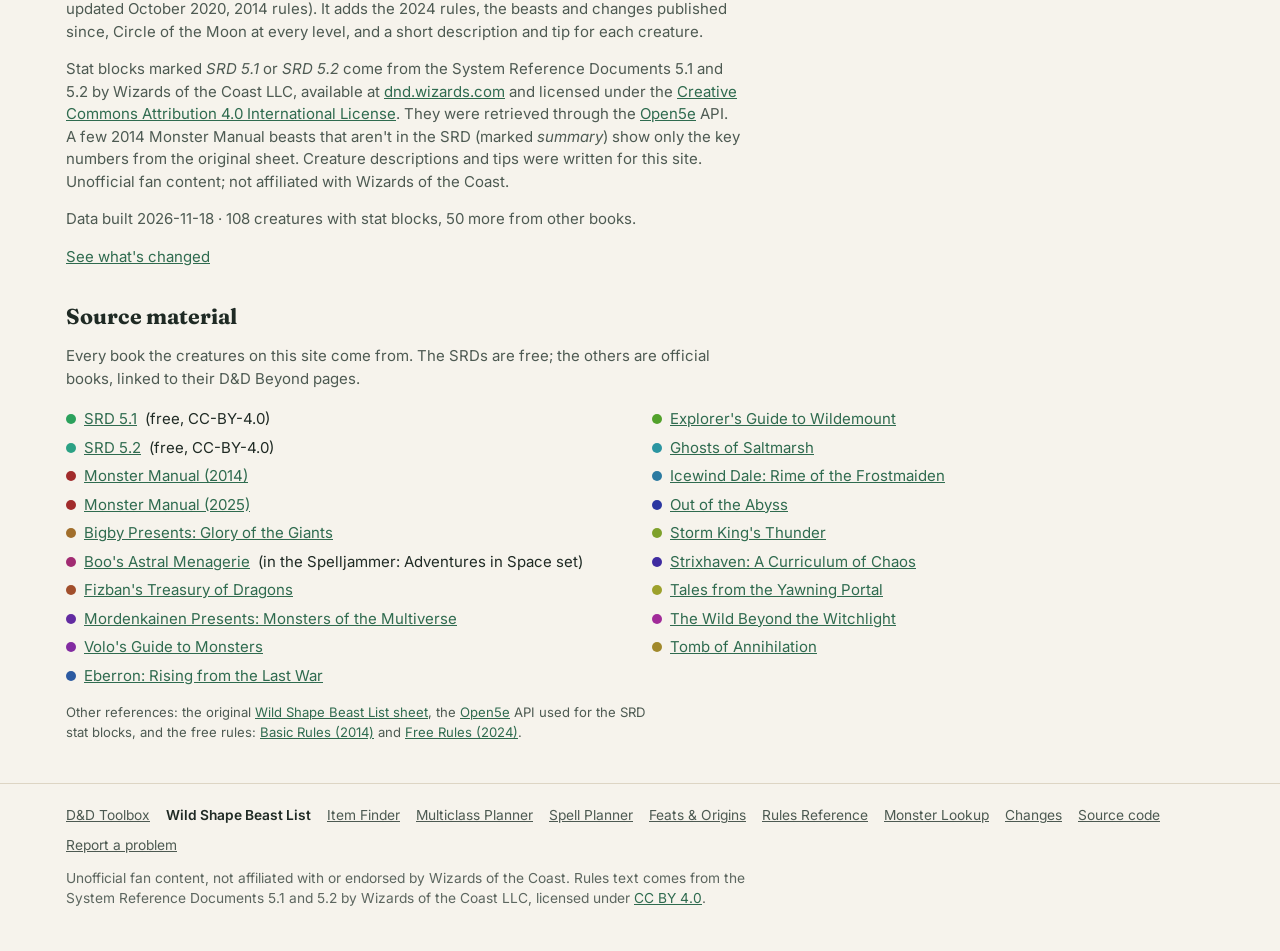
==== commit 6f0f93ee: "Shared v1.9: nav.js Toolbox menus in the top bar Co-Authored-By: Claude Opus 5.5 <noreply@anthropic." ====
--- a/site/index.html
+++ b/site/index.html
@@ -230,6 +230,7 @@
 </dialog>
 
 <script src="theme.js?v=dev"></script>
+<script src="nav.js?v=dev"></script>
 <script src="version.js?v=dev"></script>
 <script src="character.js?v=dev"></script>
 <script src="sources.js?v=dev"></script>
--- a/site/styles.css
+++ b/site/styles.css
@@ -323,7 +323,7 @@
   body.has-tracker .site-footer { padding-bottom: 20px; }
 }
 
-/* === dnd-shared v1.8 (canonical copy: WernerCD/dnd shared/dnd-shared.css) === */
+/* === dnd-shared v1.9 (canonical copy: WernerCD/dnd shared/dnd-shared.css) === */
 /* Paste this block unchanged at the END of each site's styles.css. Do not edit it per site;
    change it in the hub repo and re-copy it to every site. It relies on the shared tokens
    (--bg, --surface, --surface-2, --ink, --ink-2, --muted, --line, --accent, --gold, --radius). */
@@ -417,15 +417,39 @@
 @keyframes plot-fade { from { opacity: 0; } }
 @keyframes plot-grow { from { transform: scaleY(0); } }
 @media (prefers-reduced-motion: reduce) { [data-spot]::before { transition: none; } }
+/* top-bar tool menu (nav.js), v1.9 */
+.tool-menu { flex: 1 1 auto; display: flex; justify-content: center; position: relative; min-width: 0; }
+.hub-bar.has-menu .char-pick { margin-left: 0; }
+.tool-menu ul { list-style: none; margin: 0; padding: 0; }
+.tm-groups { display: flex; gap: 2px; }
+.tm-g { position: relative; }
+.tm-btn, .tm-all { font: inherit; font-size: .85rem; font-weight: 500; color: var(--muted); background: none; border: 0; border-radius: 6px; padding: 3px 9px; min-height: 26px; cursor: pointer; display: inline-flex; align-items: center; gap: 4px; }
+.tm-btn span, .tm-all span { font-size: .7em; }
+.tm-btn:hover, .tm-btn:focus-visible, .tm-btn[aria-expanded="true"], .tm-all:hover, .tm-all:focus-visible { color: var(--accent); background: var(--surface-2); }
+.tm-g.tm-cur > .tm-btn { color: var(--ink); }
+.tm-list { display: none; position: absolute; top: calc(100% + 4px); left: 50%; transform: translateX(-50%); z-index: 900; min-width: 190px; background: var(--surface); border: 1px solid var(--line); border-radius: 10px; box-shadow: 0 8px 24px rgba(0, 0, 0, .16); padding: 6px; }
+.tm-btn[aria-expanded="true"] + .tm-list { display: block; }
+.tm-list a { display: flex; align-items: center; min-height: 32px; padding: 4px 10px; border-radius: 6px; color: var(--ink-2); text-decoration: none; white-space: nowrap; font-size: .9rem; }
+.tm-list a:hover, .tm-list a:focus-visible { background: var(--surface-2); color: var(--accent); }
+.tm-list a[aria-current="page"] { color: var(--ink); font-weight: 600; }
+.tm-all { display: none; }
+@media (max-width: 720px) {
+  .tm-all { display: inline-flex; }
+  .tm-groups { display: none; position: absolute; top: calc(100% + 4px); left: 50%; transform: translateX(-50%); z-index: 900; width: min(300px, calc(100vw - 32px)); flex-direction: column; gap: 6px; background: var(--surface); border: 1px solid var(--line); border-radius: 10px; box-shadow: 0 8px 24px rgba(0, 0, 0, .16); padding: 8px; }
+  .tool-menu.open .tm-groups { display: flex; }
+  .tm-btn { pointer-events: none; color: var(--muted); font-size: .75rem; letter-spacing: .05em; text-transform: uppercase; padding: 2px 10px; }
+  .tm-btn span { display: none; }
+  .tm-list, .tm-btn[aria-expanded="true"] + .tm-list { display: block; position: static; transform: none; box-shadow: none; border: 0; padding: 0; min-width: 0; }
+}
 /* print: paper-friendly, no chrome. Sites add their own rules to hide tool controls. */
 @media print {
   :root, :root:not([data-theme="light"]), :root[data-theme="dark"] { --bg: #fff; --surface: #fff; --surface-2: #f3f3f3; --ink: #000; --ink-2: #222; --muted: #555; --line: #bbb; --shadow: none; --accent: #2f6b4f; --accent-ink: #ffffff; --gold: #a8841c; --warn: #9a4b1c; --warn-bg: #f7e6d8; --chip: #e6efe9; color-scheme: light; }
   body { background: #fff; }
-  .hub-bar, .char-pick, .char-import, .plot-tip, .plot-table summary, #themeBtn, .site-footer .foot-links, button, dialog::backdrop { display: none !important; }
+  .hub-bar, .tool-menu, .char-pick, .char-import, .plot-tip, .plot-table summary, #themeBtn, .site-footer .foot-links, button, dialog::backdrop { display: none !important; }
   .site-header { border-bottom: 1px solid #000; }
   a { color: inherit; text-decoration: none; }
   .card, .change-day li, .statblock { break-inside: avoid; }
   .ui-anim [data-reveal] > * { opacity: 1 !important; }
   .plot-fig { break-inside: avoid; }
 }
-/* === end dnd-shared v1.8 === */
+/* === end dnd-shared v1.9 === */
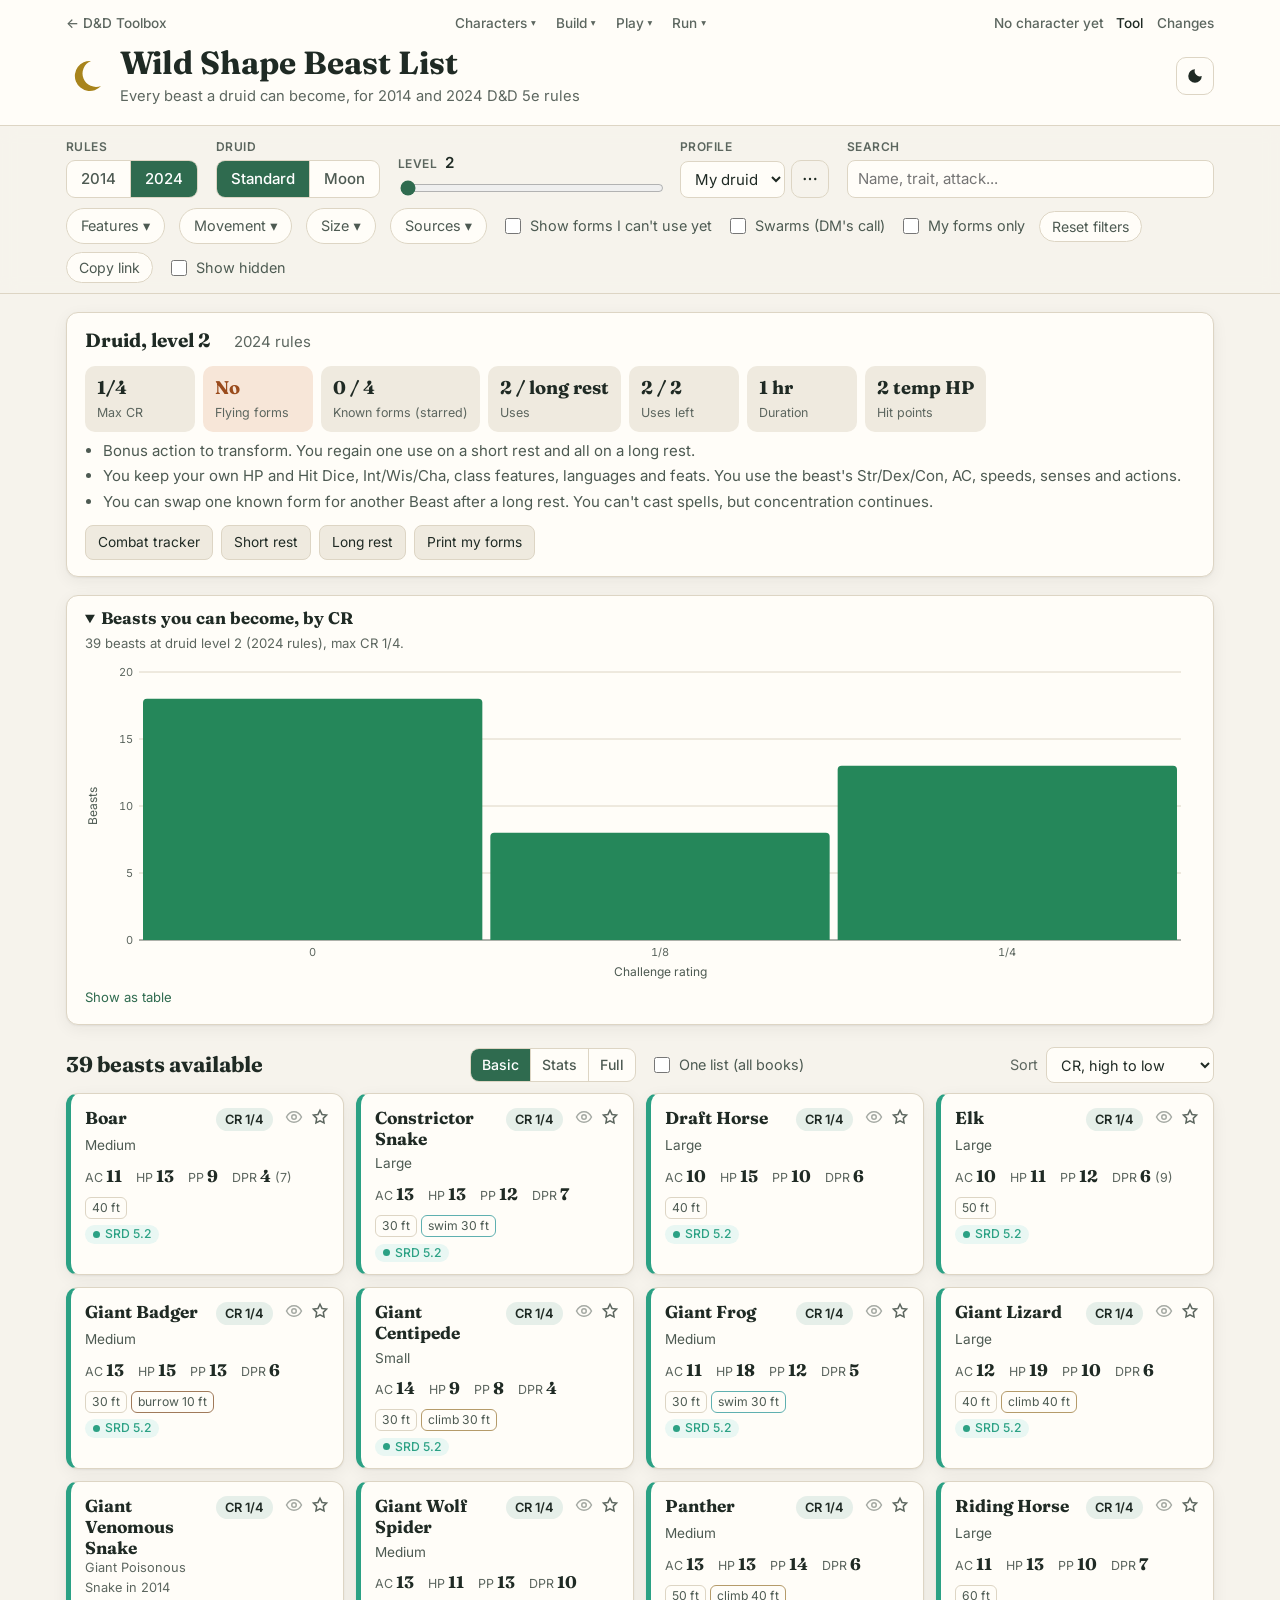
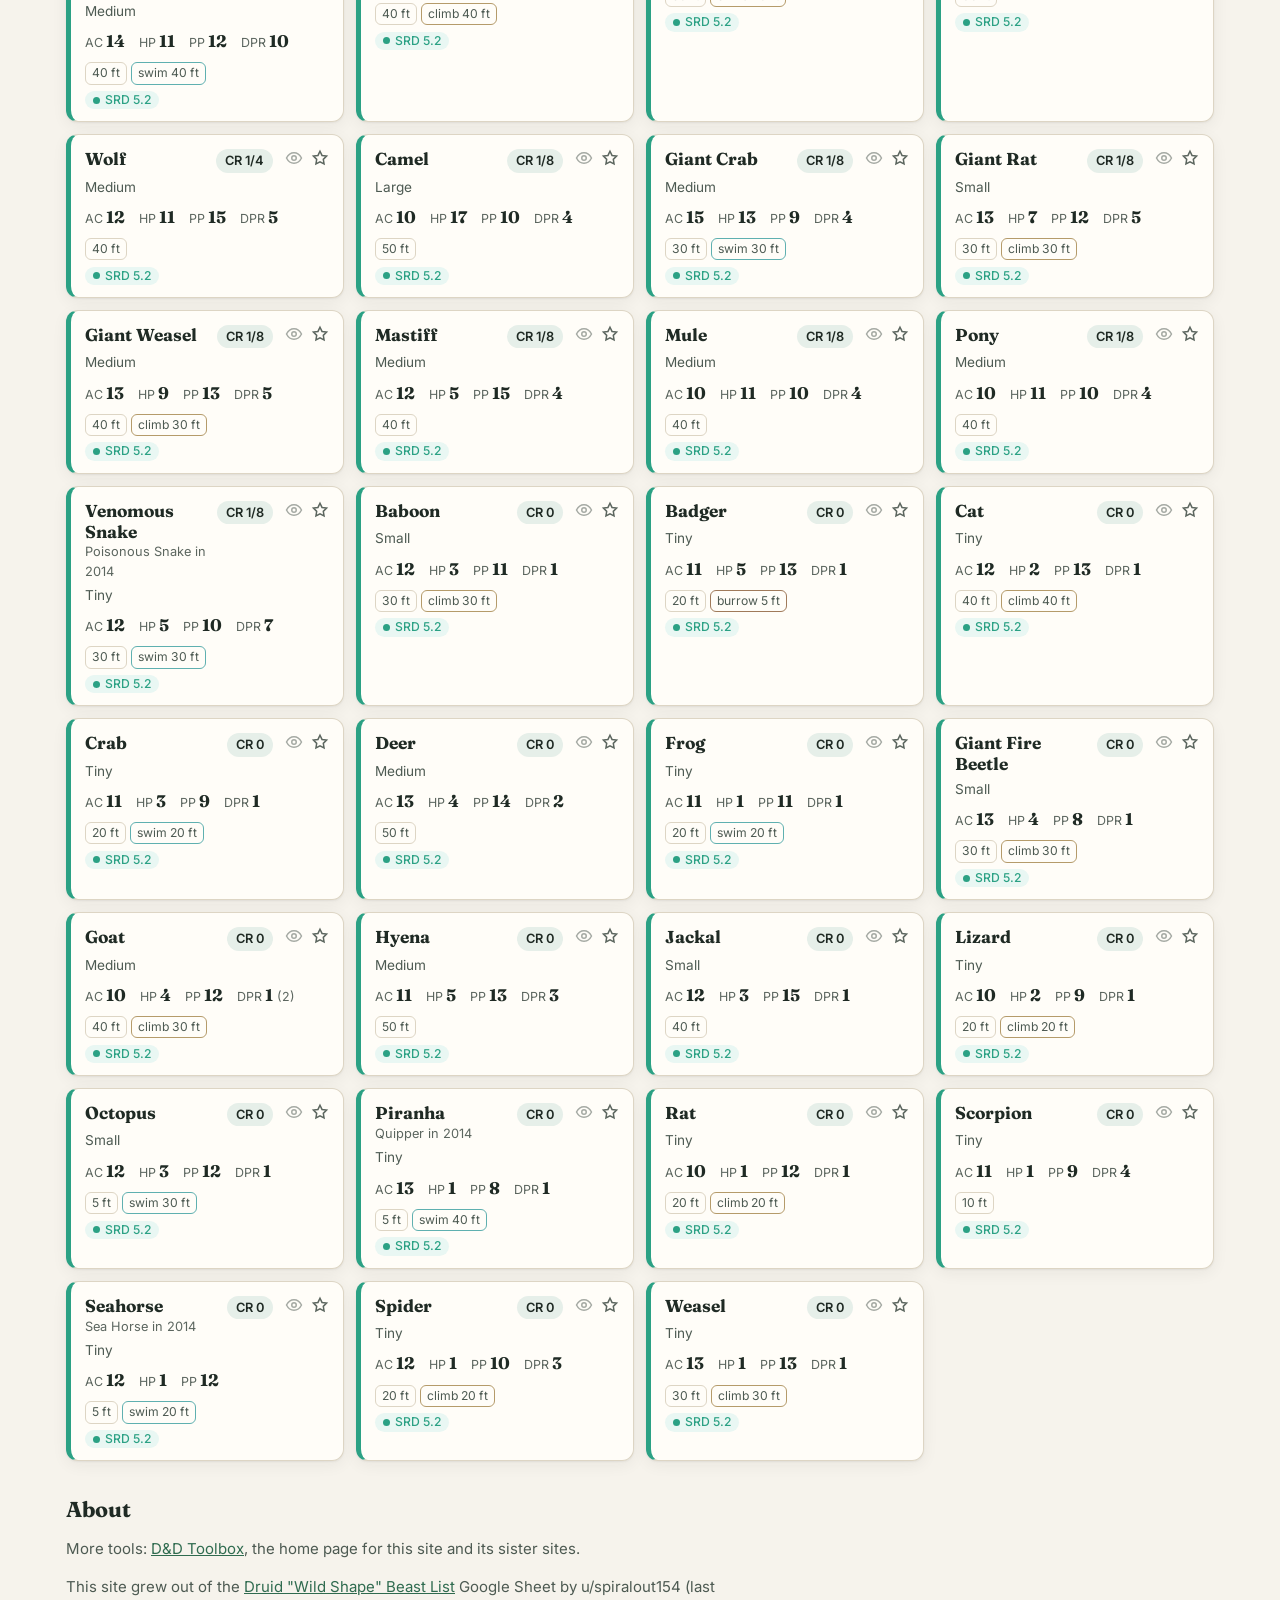
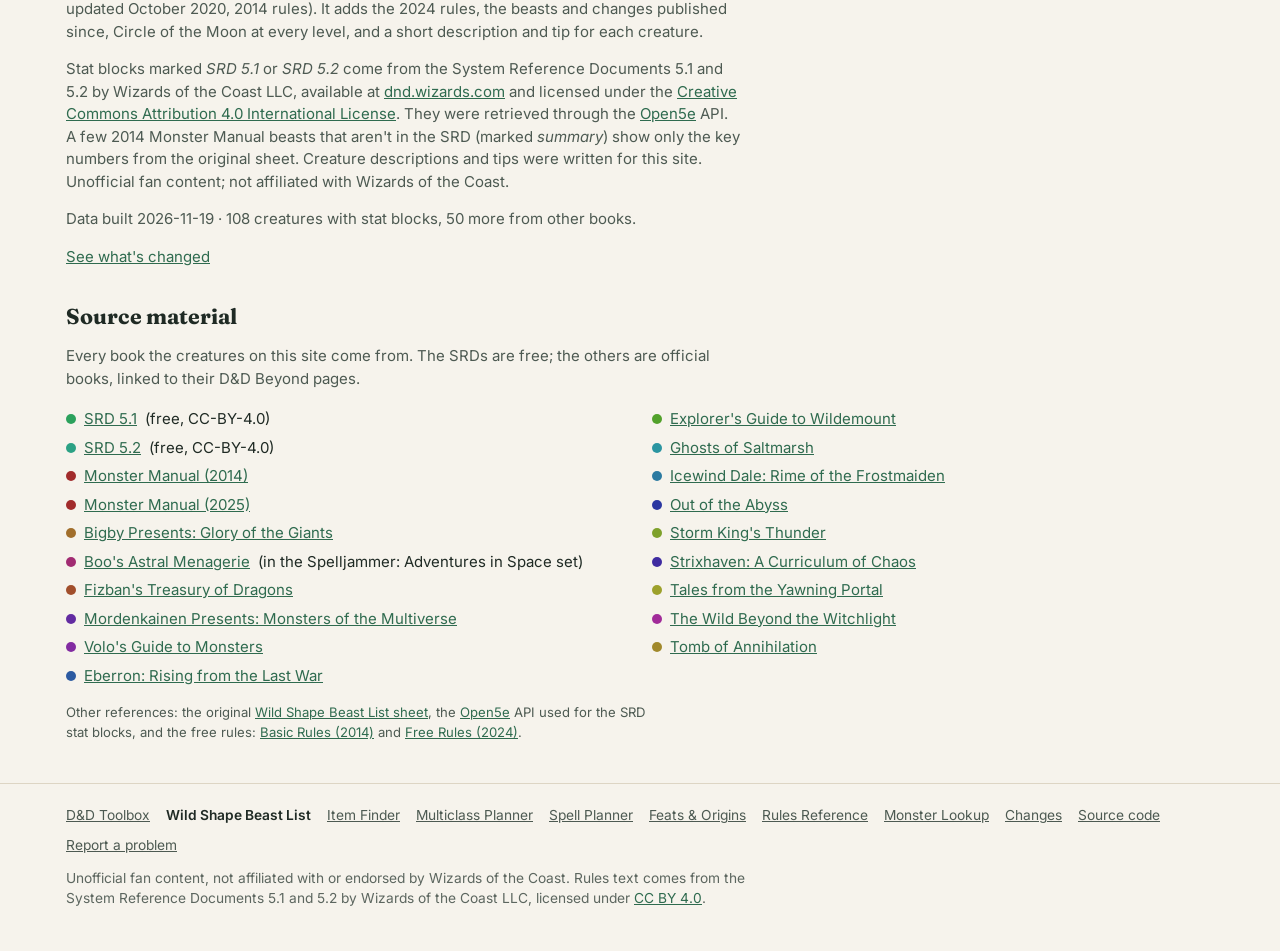
==== commit 3e645e20: "Shared v1.13: offline, icons and previews, hub search, shared stat block sw.js/offline.js + offline." ====
--- a/site/index.html
+++ b/site/index.html
@@ -13,8 +13,13 @@
 <meta property="og:title" content="Wild Shape Beast List">
 <meta property="og:description" content="Druid Wild Shape beast list for D&D 5e: 2014 and 2024 rules, standard and Circle of the Moon druids, filtered by level.">
 <meta property="og:url" content="https://wernercd.github.io/dnd-druid-wildshapes/">
-<meta name="twitter:card" content="summary">
-<link rel="icon" href="data:image/svg+xml,%3Csvg xmlns='http://www.w3.org/2000/svg' viewBox='0 0 32 32'%3E%3Cpath d='M20 4a12 12 0 1 0 8 20A10 10 0 0 1 20 4z' fill='%23c9a227'/%3E%3C/svg%3E">
+<meta property="og:image" content="https://wernercd.github.io/dnd-druid-wildshapes/og.png">
+<meta property="og:image:width" content="1200">
+<meta property="og:image:height" content="630">
+<meta name="twitter:card" content="summary_large_image">
+<link rel="manifest" href="manifest.webmanifest">
+<link rel="icon" href="icons/favicon-32.png" sizes="32x32" type="image/png">
+<link rel="apple-touch-icon" href="icons/apple-touch-icon.png">
 <link rel="preconnect" href="https://fonts.googleapis.com">
 <link rel="preconnect" href="https://fonts.gstatic.com" crossorigin>
 <link href="https://fonts.googleapis.com/css2?family=Fraunces:opsz,wght@9..144,500;9..144,700&family=Inter:wght@400;500;600&display=swap" rel="stylesheet">
@@ -232,9 +237,11 @@
 <script src="theme.js?v=dev"></script>
 <script src="nav.js?v=dev"></script>
 <script src="version.js?v=dev"></script>
+<script src="offline.js?v=dev"></script>
 <script src="character.js?v=dev"></script>
 <script src="sources.js?v=dev"></script>
 <script src="chart.js?v=dev"></script>
+<script src="statblock.js?v=dev"></script>
 <script src="app.js?v=dev"></script>
 <script src="motion.js?v=dev" defer></script><script src="ui.js?v=dev" defer></script>
 </body>
--- a/site/styles.css
+++ b/site/styles.css
@@ -163,17 +163,13 @@
 .ed-tabs { display: flex; gap: 6px; margin: 4px 0 12px; }
 .ed-tabs button { font: inherit; font-size: .85rem; border: 1px solid var(--line); background: var(--surface); color: var(--ink-2); border-radius: 8px; padding: 4px 10px; cursor: pointer; }
 .ed-tabs button[aria-selected="true"] { background: var(--accent); color: var(--accent-ink); border-color: var(--accent); }
-.statblock { border-top: 3px solid var(--gold); border-bottom: 3px solid var(--gold); padding: 10px 0; }
-.statblock p { margin: 3px 0; }
-.statblock hr { border: 0; border-top: 1px solid var(--line); margin: 8px 0; }
 .abil { display: grid; grid-template-columns: repeat(6, 1fr); text-align: center; gap: 4px; margin: 6px 0; }
 .abil.three { grid-template-columns: repeat(3, 1fr); }
 .abil div { background: var(--surface-2); border-radius: 6px; padding: 4px 0; font-size: .85rem; }
 .abil b { display: block; font-size: .7rem; letter-spacing: .06em; color: var(--muted); }
 .abil .mental { opacity: .55; }
-.sb-sec { font-family: Fraunces, Georgia, serif; font-size: 1.05rem; color: var(--gold); border-bottom: 1px solid var(--line); margin: 12px 0 6px; padding-bottom: 2px; }
-.blk { margin: 6px 0; }
-.blk b { font-style: italic; }
+.dsb-abil > div:nth-child(n+4) { opacity: .55; }   /* Int/Wis/Cha: replaced by the druid's own */
+.dsb.mini { margin-top: 10px; }
 .small { font-size: .82rem; color: var(--muted); }
 .wsnote { font-size: .85rem; color: var(--ink-2); background: var(--surface-2); border-radius: 8px; padding: 8px 12px; margin-top: 12px; }
 
@@ -190,9 +186,6 @@
 .ctraits { margin: 6px 0 4px; color: var(--ink-2); }
 .attacks { list-style: none; margin: 4px 0 0; padding: 0; }
 .attacks li { margin: 3px 0; line-height: 1.35; }
-.statblock.mini { margin-top: 10px; font-size: .84rem; border-width: 2px; }
-.statblock.mini .abil div { font-size: .76rem; }
-.statblock.mini .sb-sec { font-size: .95rem; margin: 8px 0 4px; }
 .nostats { margin: 8px 0 0; }
 .filters { position: relative; }
 .srcpick { position: relative; }
@@ -323,7 +316,7 @@
   body.has-tracker .site-footer { padding-bottom: 20px; }
 }
 
-/* === dnd-shared v1.9 (canonical copy: WernerCD/dnd shared/dnd-shared.css) === */
+/* === dnd-shared v1.10 (canonical copy: WernerCD/dnd shared/dnd-shared.css) === */
 /* Paste this block unchanged at the END of each site's styles.css. Do not edit it per site;
    change it in the hub repo and re-copy it to every site. It relies on the shared tokens
    (--bg, --surface, --surface-2, --ink, --ink-2, --muted, --line, --accent, --gold, --radius). */
@@ -434,13 +427,38 @@
 .tm-list a[aria-current="page"] { color: var(--ink); font-weight: 600; }
 .tm-all { display: none; }
 @media (max-width: 720px) {
+  .hub-bar.has-menu { position: relative; flex-wrap: wrap; row-gap: 6px; }
+  .hub-bar.has-menu .tool-menu { position: static; flex: 0 0 auto; order: 1; }
+  .hub-bar.has-menu .hub-nav { order: 2; margin-left: auto; }
+  .hub-bar.has-menu .char-pick { order: 3; flex: 1 1 100%; white-space: nowrap; }
   .tm-all { display: inline-flex; }
-  .tm-groups { display: none; position: absolute; top: calc(100% + 4px); left: 50%; transform: translateX(-50%); z-index: 900; width: min(300px, calc(100vw - 32px)); flex-direction: column; gap: 6px; background: var(--surface); border: 1px solid var(--line); border-radius: 10px; box-shadow: 0 8px 24px rgba(0, 0, 0, .16); padding: 8px; }
+  .tm-groups { display: none; position: absolute; top: 36px; left: 16px; right: 16px; z-index: 900; width: auto; max-width: 340px; flex-direction: column; gap: 6px; background: var(--surface); border: 1px solid var(--line); border-radius: 10px; box-shadow: 0 8px 24px rgba(0, 0, 0, .16); padding: 8px; }
   .tool-menu.open .tm-groups { display: flex; }
   .tm-btn { pointer-events: none; color: var(--muted); font-size: .75rem; letter-spacing: .05em; text-transform: uppercase; padding: 2px 10px; }
   .tm-btn span { display: none; }
   .tm-list, .tm-btn[aria-expanded="true"] + .tm-list { display: block; position: static; transform: none; box-shadow: none; border: 0; padding: 0; min-width: 0; }
 }
+/* stat blocks (statblock.js) */
+.dsb { border-top: 3px solid var(--gold); border-bottom: 3px solid var(--gold); padding: 10px 0; line-height: 1.45; }
+.dsb p { margin: 3px 0; }
+.dsb-head { margin-bottom: 6px; }
+.dsb-name { font-family: Fraunces, Georgia, serif; font-size: 1.35rem; margin: 0; }
+.dsb-type { color: var(--muted); font-style: italic; margin: 0; }
+.dsb-abil { display: grid; grid-template-columns: repeat(6, 1fr); text-align: center; gap: 4px; margin: 8px 0; padding: 8px 0; border-top: 1px solid var(--line); border-bottom: 1px solid var(--line); }
+.dsb-abil div { background: var(--surface-2); border-radius: 6px; padding: 4px 0; font-size: .85rem; }
+.dsb-abil b { display: block; font-size: .7rem; letter-spacing: .06em; color: var(--muted); }
+.dsb-mod { color: var(--ink-2); }
+.dsb-sv { display: block; font-size: .72rem; color: var(--muted); }
+.dsb-sec { font-family: Fraunces, Georgia, serif; font-size: 1.05rem; font-weight: 600; color: var(--gold); border-bottom: 1px solid var(--line); margin: 12px 0 6px; padding-bottom: 2px; }
+.dsb-blk { margin: 6px 0; }
+.dsb-blk > b { font-style: italic; }
+.dsb ul { margin: 4px 0; padding-left: 20px; }
+.dsb ul li { margin: 2px 0; }
+.dsb-src { font-size: .78rem; color: var(--muted); margin-top: 10px !important; }
+.dsb.mini { font-size: .84rem; border-width: 2px; padding: 8px 0; }
+.dsb.mini .dsb-abil div { font-size: .76rem; }
+.dsb.mini .dsb-sec { font-size: .95rem; margin: 8px 0 4px; }
+@media (max-width: 520px) { .dsb-abil { grid-template-columns: repeat(3, 1fr); } }
 /* print: paper-friendly, no chrome. Sites add their own rules to hide tool controls. */
 @media print {
   :root, :root:not([data-theme="light"]), :root[data-theme="dark"] { --bg: #fff; --surface: #fff; --surface-2: #f3f3f3; --ink: #000; --ink-2: #222; --muted: #555; --line: #bbb; --shadow: none; --accent: #2f6b4f; --accent-ink: #ffffff; --gold: #a8841c; --warn: #9a4b1c; --warn-bg: #f7e6d8; --chip: #e6efe9; color-scheme: light; }
@@ -448,8 +466,8 @@
   .hub-bar, .tool-menu, .char-pick, .char-import, .plot-tip, .plot-table summary, #themeBtn, .site-footer .foot-links, button, dialog::backdrop { display: none !important; }
   .site-header { border-bottom: 1px solid #000; }
   a { color: inherit; text-decoration: none; }
-  .card, .change-day li, .statblock { break-inside: avoid; }
+  .card, .change-day li, .dsb { break-inside: avoid; }
   .ui-anim [data-reveal] > * { opacity: 1 !important; }
   .plot-fig { break-inside: avoid; }
 }
-/* === end dnd-shared v1.9 === */
+/* === end dnd-shared v1.10 === */
